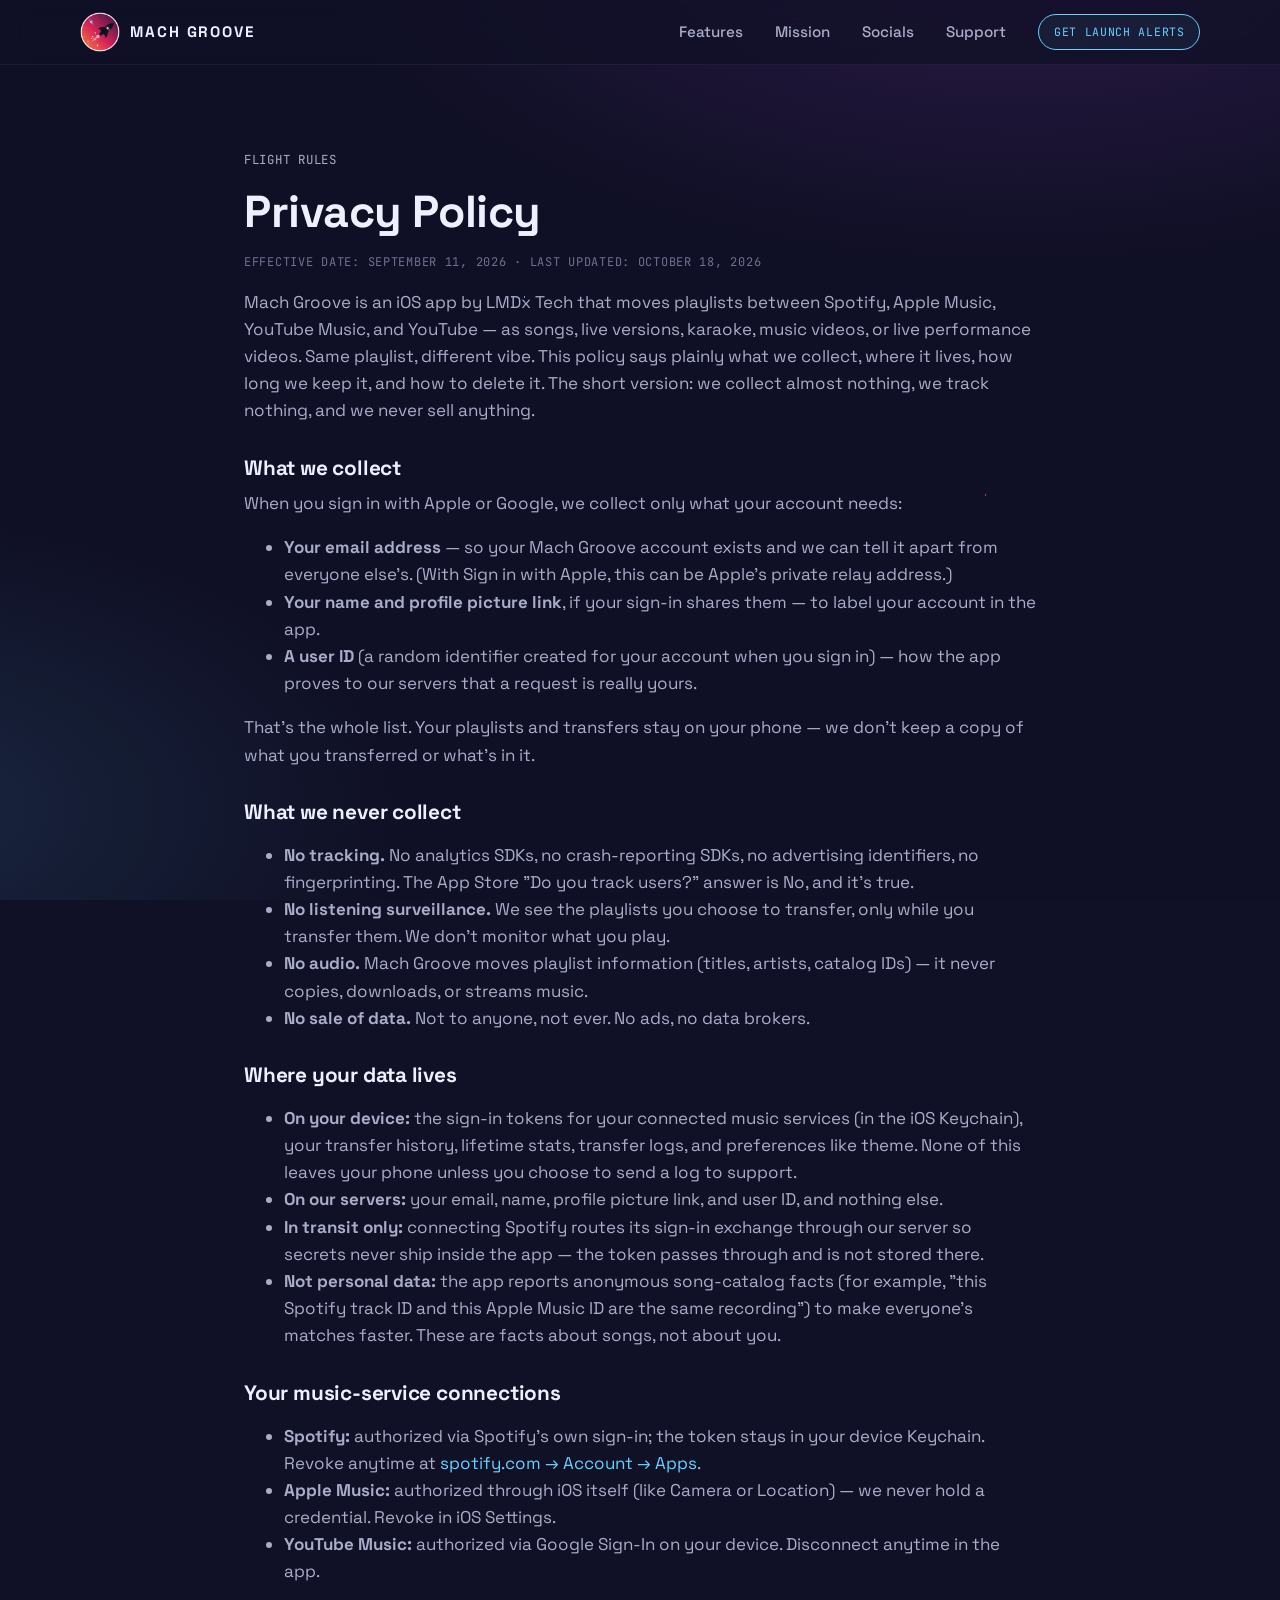
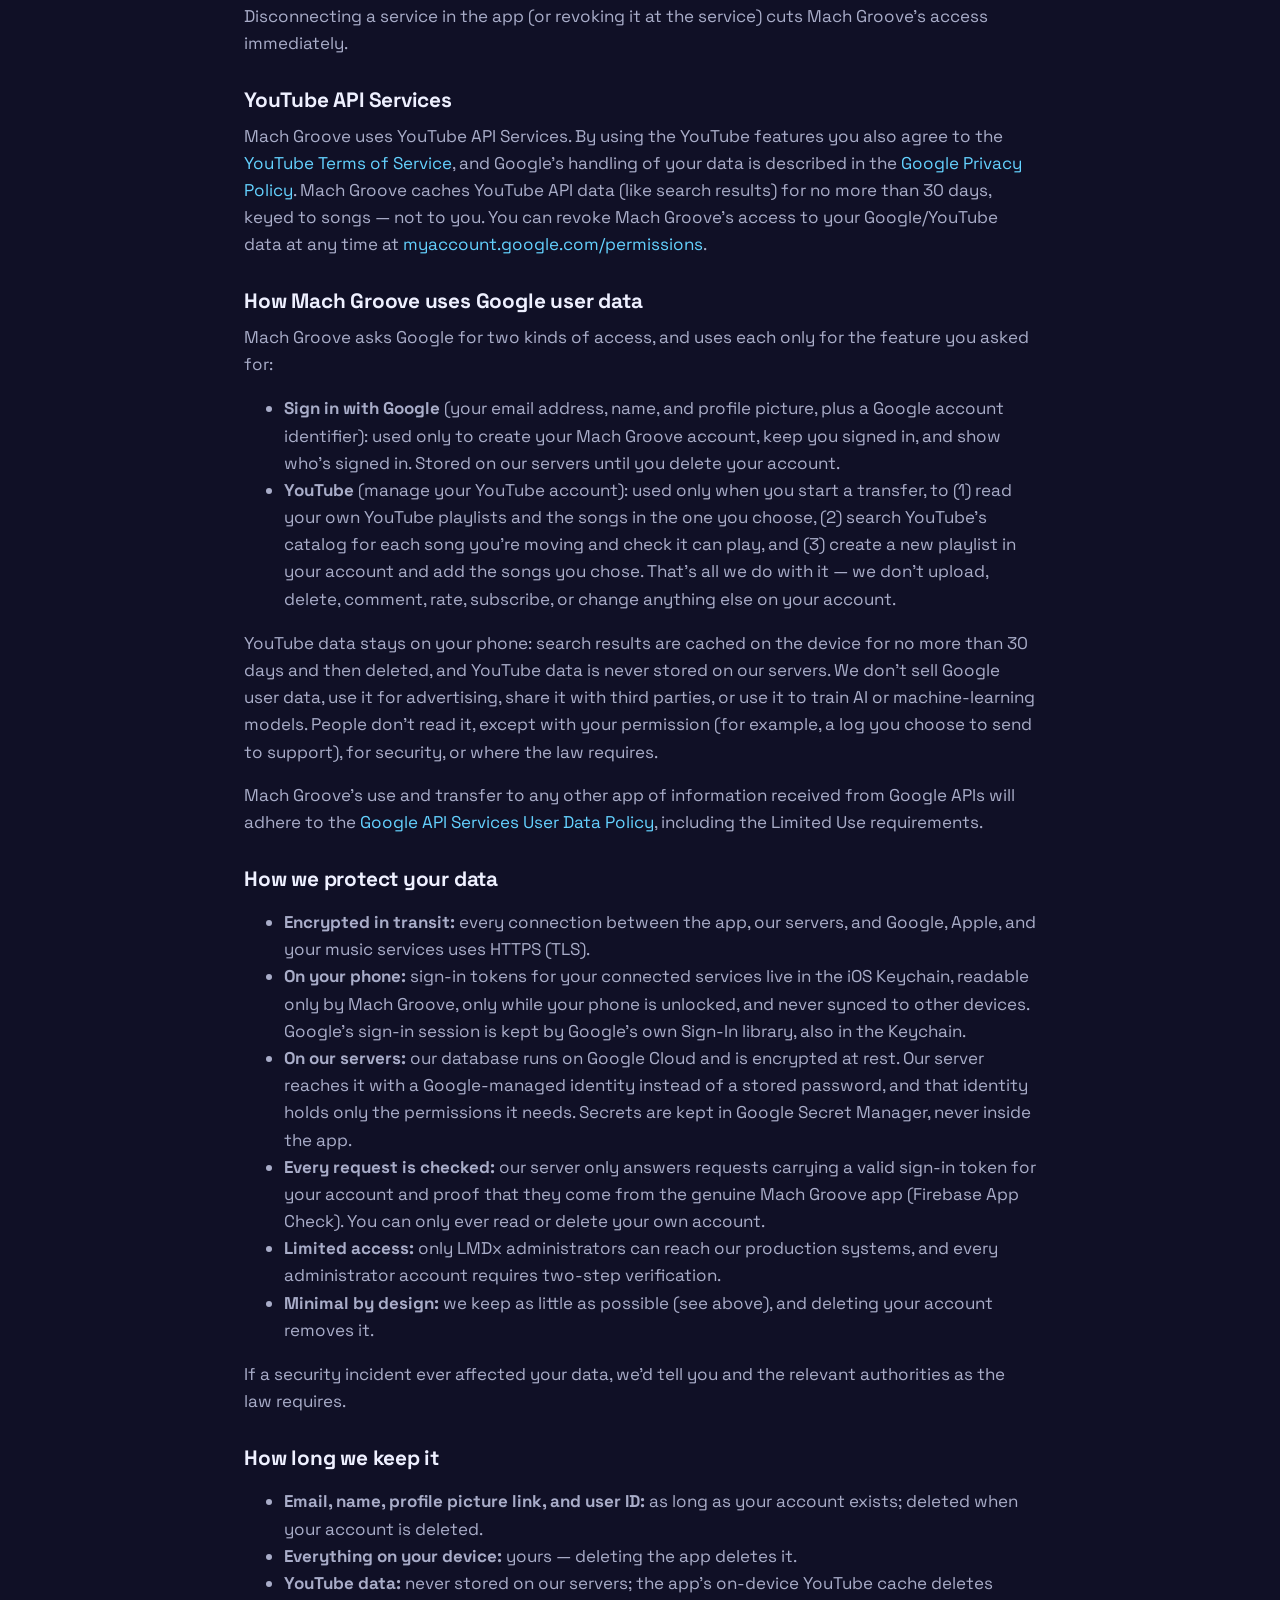
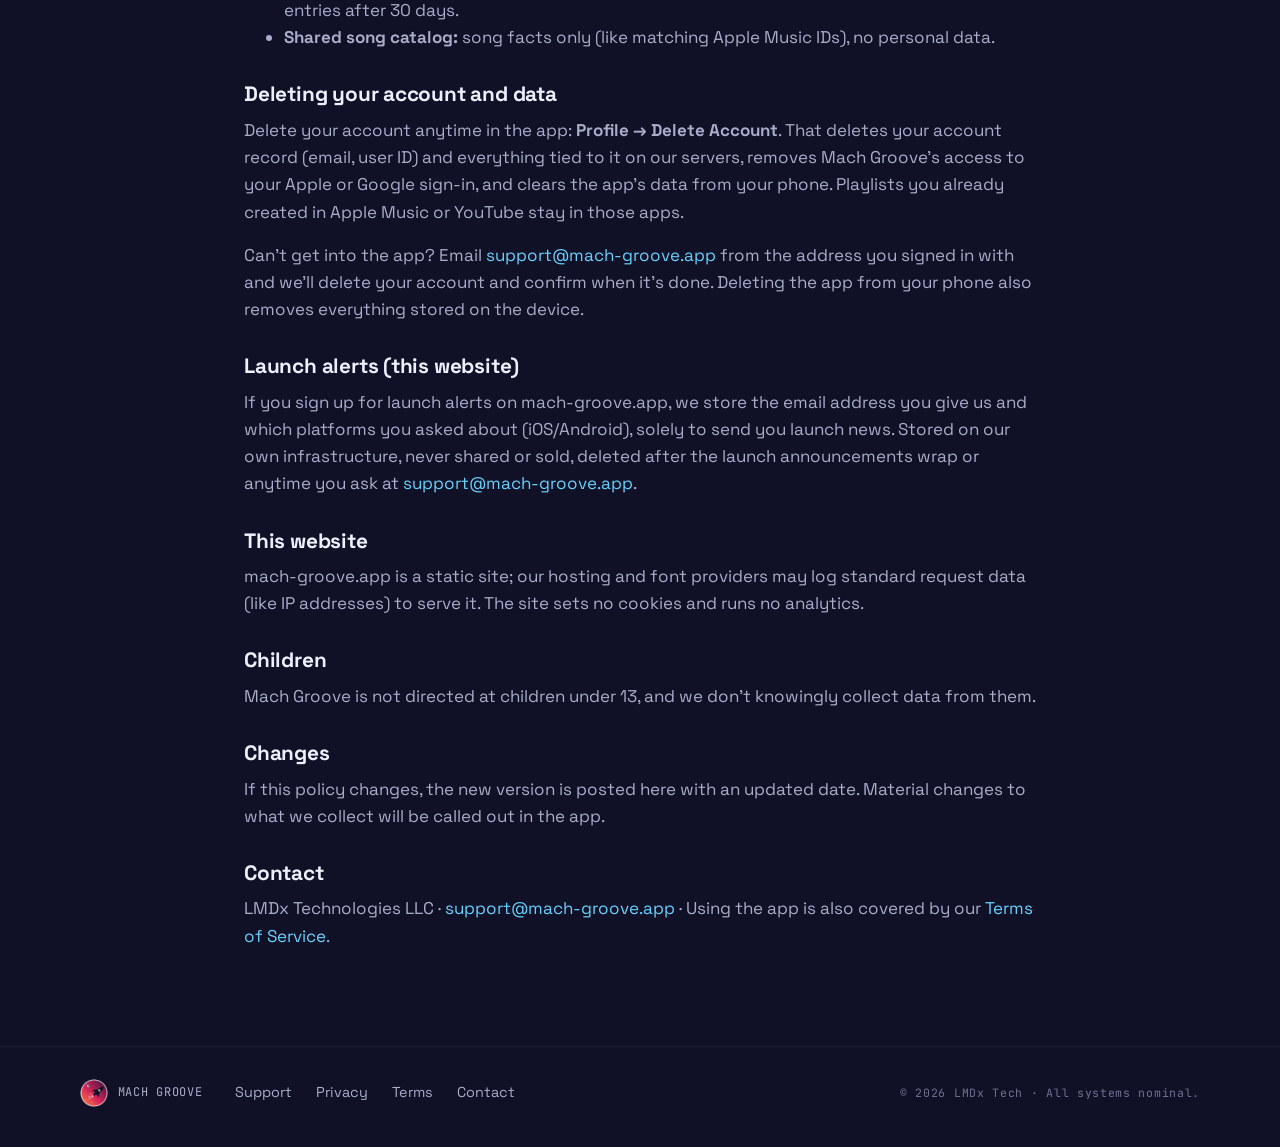
==== privacy/index.html @ 1cad5d55 "IV-0051: small website tweaks - the new flat logo everywhere (header, footer, hero with wordmark, fa" ====
<!DOCTYPE html>
<html lang="en">
<head>
  <meta charset="utf-8">
  <meta name="viewport" content="width=device-width, initial-scale=1">
  <title>Privacy Policy — Mach Groove</title>
  <link rel="canonical" href="https://mach-groove.app/privacy/">
  <meta name="description" content="Privacy policy for the Mach Groove iOS app.">
  <meta name="theme-color" content="#101026">
  <meta name="color-scheme" content="dark">

  <meta property="og:type" content="website">
  <meta property="og:site_name" content="Mach Groove">
  <meta property="og:title" content="Privacy Policy — Mach Groove">
  <meta property="og:description" content="What we collect, where it lives, and how to delete it — plainly.">
  <meta property="og:url" content="https://mach-groove.app/privacy/">
  <meta property="og:image" content="https://mach-groove.app/assets/og-card.png?v=sky20261023">
  <meta property="og:image:width" content="1200">
  <meta property="og:image:height" content="630">
  <meta property="og:image:alt" content="Mach Groove — All songs aboard. Coming to iOS, T-minus Holiday 2026.">
  <meta name="twitter:card" content="summary_large_image">
  <meta name="twitter:image" content="https://mach-groove.app/assets/og-card.png?v=sky20261023">

  <link rel="icon" type="image/png" sizes="32x32" href="../assets/favicon-32.png?v=sky20261023">
  <link rel="apple-touch-icon" href="../assets/apple-touch-icon.png?v=sky20261023">

  <link rel="preconnect" href="https://fonts.googleapis.com">
  <link rel="preconnect" href="https://fonts.gstatic.com" crossorigin>
  <link rel="stylesheet" href="https://fonts.googleapis.com/css2?family=Space+Grotesk:wght@400;500;600;700&family=JetBrains+Mono:wght@400;600&display=swap">
  <link rel="stylesheet" href="../css/styles.css?v=20261023g">
</head>
<body>
  <a class="skip-link" href="#main">Skip to content</a>
  <div class="starfield" aria-hidden="true"></div>

  <header class="site-header">
    <div class="container nav">
      <a class="brand" href="../" aria-label="Mach Groove home">
        <img class="brand__mark" src="../assets/logo-circle.png?v=sky20261023" alt="" width="40" height="40">
        <span class="brand__word">MACH GROOVE</span>
      </a>
      <button class="nav__toggle" type="button" aria-expanded="false" aria-controls="nav-menu" aria-label="Open menu">
        <span class="nav__toggle-bar" aria-hidden="true"></span>
        <span class="nav__toggle-bar" aria-hidden="true"></span>
        <span class="nav__toggle-bar" aria-hidden="true"></span>
      </button>
      <nav class="nav__menu" id="nav-menu" aria-label="Primary">
        <ul class="nav__links">
          <li><a href="../#features">Features</a></li>
          <li><a href="../#how">Mission</a></li>
          <li><a href="../#socials">Socials</a></li>
          <li><a href="../support/">Support</a></li>
        </ul>
        <a class="nav__cta mono" href="../#launch-alerts">GET LAUNCH ALERTS</a>
      </nav>
    </div>
  </header>

  <main id="main" class="page">
    <div class="container">
      <p class="eyebrow mono">FLIGHT RULES</p>
      <h1>Privacy Policy</h1>
      <p class="mono" style="font-size:.75rem;color:var(--text-faint)">EFFECTIVE DATE: SEPTEMBER 11, 2026 · LAST UPDATED: OCTOBER 18, 2026</p>

      <p>Mach Groove is an iOS app by LMDx Tech that moves playlists between Spotify, Apple Music, YouTube Music, and YouTube — as songs, live versions, karaoke, music videos, or live performance videos. Same playlist, different vibe. This policy says plainly what we collect, where it lives, how long we keep it, and how to delete it. The short version: we collect almost nothing, we track nothing, and we never sell anything.</p>

      <h2 id="what-we-collect">What we collect</h2>
      <p>When you sign in with Apple or Google, we collect only what your account needs:</p>
      <ul>
        <li><strong>Your email address</strong> — so your Mach Groove account exists and we can tell it apart from everyone else's. (With Sign in with Apple, this can be Apple's private relay address.)</li>
        <li><strong>Your name and profile picture link</strong>, if your sign-in shares them — to label your account in the app.</li>
        <li><strong>A user ID</strong> (a random identifier created for your account when you sign in) — how the app proves to our servers that a request is really yours.</li>
      </ul>
      <p>That's the whole list. Your playlists and transfers stay on your phone — we don't keep a copy of what you transferred or what's in it.</p>

      <h2 id="what-we-never-collect">What we never collect</h2>
      <ul>
        <li><strong>No tracking.</strong> No analytics SDKs, no crash-reporting SDKs, no advertising identifiers, no fingerprinting. The App Store "Do you track users?" answer is No, and it's true.</li>
        <li><strong>No listening surveillance.</strong> We see the playlists you choose to transfer, only while you transfer them. We don't monitor what you play.</li>
        <li><strong>No audio.</strong> Mach Groove moves playlist information (titles, artists, catalog IDs) — it never copies, downloads, or streams music.</li>
        <li><strong>No sale of data.</strong> Not to anyone, not ever. No ads, no data brokers.</li>
      </ul>

      <h2 id="where-your-data-lives">Where your data lives</h2>
      <ul>
        <li><strong>On your device:</strong> the sign-in tokens for your connected music services (in the iOS Keychain), your transfer history, lifetime stats, transfer logs, and preferences like theme. None of this leaves your phone unless you choose to send a log to support.</li>
        <li><strong>On our servers:</strong> your email, name, profile picture link, and user ID, and nothing else.</li>
        <li><strong>In transit only:</strong> connecting Spotify routes its sign-in exchange through our server so secrets never ship inside the app — the token passes through and is not stored there.</li>
        <li><strong>Not personal data:</strong> the app reports anonymous song-catalog facts (for example, "this Spotify track ID and this Apple Music ID are the same recording") to make everyone's matches faster. These are facts about songs, not about you.</li>
      </ul>

      <h2 id="service-connections">Your music-service connections</h2>
      <ul>
        <li><strong>Spotify:</strong> authorized via Spotify's own sign-in; the token stays in your device Keychain. Revoke anytime at <a href="https://www.spotify.com/account/apps/" rel="noopener">spotify.com → Account → Apps</a>.</li>
        <li><strong>Apple Music:</strong> authorized through iOS itself (like Camera or Location) — we never hold a credential. Revoke in iOS Settings.</li>
        <li><strong>YouTube Music:</strong> authorized via Google Sign-In on your device. Disconnect anytime in the app.</li>
      </ul>
      <p>Disconnecting a service in the app (or revoking it at the service) cuts Mach Groove's access immediately.</p>

      <h2 id="youtube-api">YouTube API Services</h2>
      <p>Mach Groove uses YouTube API Services. By using the YouTube features you also agree to the <a href="https://www.youtube.com/t/terms" rel="noopener">YouTube Terms of Service</a>, and Google's handling of your data is described in the <a href="https://policies.google.com/privacy" rel="noopener">Google Privacy Policy</a>. Mach Groove caches YouTube API data (like search results) for no more than 30 days, keyed to songs — not to you. You can revoke Mach Groove's access to your Google/YouTube data at any time at <a href="https://myaccount.google.com/permissions" rel="noopener">myaccount.google.com/permissions</a>.</p>

      <h2 id="google-user-data">How Mach Groove uses Google user data</h2>
      <p>Mach Groove asks Google for two kinds of access, and uses each only for the feature you asked for:</p>
      <ul>
        <li><strong>Sign in with Google</strong> (your email address, name, and profile picture, plus a Google account identifier): used only to create your Mach Groove account, keep you signed in, and show who's signed in. Stored on our servers until you delete your account.</li>
        <li><strong>YouTube</strong> (manage your YouTube account): used only when you start a transfer, to (1) read your own YouTube playlists and the songs in the one you choose, (2) search YouTube's catalog for each song you're moving and check it can play, and (3) create a new playlist in your account and add the songs you chose. That's all we do with it — we don't upload, delete, comment, rate, subscribe, or change anything else on your account.</li>
      </ul>
      <p>YouTube data stays on your phone: search results are cached on the device for no more than 30 days and then deleted, and YouTube data is never stored on our servers. We don't sell Google user data, use it for advertising, share it with third parties, or use it to train AI or machine-learning models. People don't read it, except with your permission (for example, a log you choose to send to support), for security, or where the law requires.</p>
      <p>Mach Groove's use and transfer to any other app of information received from Google APIs will adhere to the <a href="https://developers.google.com/terms/api-services-user-data-policy" rel="noopener">Google API Services User Data Policy</a>, including the Limited Use requirements.</p>

      <h2 id="data-protection">How we protect your data</h2>
      <ul>
        <li><strong>Encrypted in transit:</strong> every connection between the app, our servers, and Google, Apple, and your music services uses HTTPS (TLS).</li>
        <li><strong>On your phone:</strong> sign-in tokens for your connected services live in the iOS Keychain, readable only by Mach Groove, only while your phone is unlocked, and never synced to other devices. Google's sign-in session is kept by Google's own Sign-In library, also in the Keychain.</li>
        <li><strong>On our servers:</strong> our database runs on Google Cloud and is encrypted at rest. Our server reaches it with a Google-managed identity instead of a stored password, and that identity holds only the permissions it needs. Secrets are kept in Google Secret Manager, never inside the app.</li>
        <li><strong>Every request is checked:</strong> our server only answers requests carrying a valid sign-in token for your account and proof that they come from the genuine Mach Groove app (Firebase App Check). You can only ever read or delete your own account.</li>
        <li><strong>Limited access:</strong> only LMDx administrators can reach our production systems, and every administrator account requires two-step verification.</li>
        <li><strong>Minimal by design:</strong> we keep as little as possible (see above), and deleting your account removes it.</li>
      </ul>
      <p>If a security incident ever affected your data, we'd tell you and the relevant authorities as the law requires.</p>

      <h2 id="retention">How long we keep it</h2>
      <ul>
        <li><strong>Email, name, profile picture link, and user ID:</strong> as long as your account exists; deleted when your account is deleted.</li>
        <li><strong>Everything on your device:</strong> yours — deleting the app deletes it.</li>
        <li><strong>YouTube data:</strong> never stored on our servers; the app's on-device YouTube cache deletes entries after 30 days.</li>
        <li><strong>Shared song catalog:</strong> song facts only (like matching Apple Music IDs), no personal data.</li>
      </ul>

      <h2 id="deletion">Deleting your account and data</h2>
      <p>Delete your account anytime in the app: <strong>Profile → Delete Account</strong>. That deletes your account record (email, user ID) and everything tied to it on our servers, removes Mach Groove's access to your Apple or Google sign-in, and clears the app's data from your phone. Playlists you already created in Apple Music or YouTube stay in those apps.</p>
      <p>Can't get into the app? Email <a href="mailto:support@mach-groove.app">support@mach-groove.app</a> from the address you signed in with and we'll delete your account and confirm when it's done. Deleting the app from your phone also removes everything stored on the device.</p>

      <h2 id="launch-alerts">Launch alerts (this website)</h2>
      <p>If you sign up for launch alerts on mach-groove.app, we store the email address you give us and which platforms you asked about (iOS/Android), solely to send you launch news. Stored on our own infrastructure, never shared or sold, deleted after the launch announcements wrap or anytime you ask at <a href="mailto:support@mach-groove.app">support@mach-groove.app</a>.</p>

      <h2 id="website">This website</h2>
      <p>mach-groove.app is a static site; our hosting and font providers may log standard request data (like IP addresses) to serve it. The site sets no cookies and runs no analytics.</p>

      <h2 id="children">Children</h2>
      <p>Mach Groove is not directed at children under 13, and we don't knowingly collect data from them.</p>

      <h2 id="changes">Changes</h2>
      <p>If this policy changes, the new version is posted here with an updated date. Material changes to what we collect will be called out in the app.</p>

      <h2 id="contact">Contact</h2>
      <p>LMDx Technologies LLC · <a href="mailto:support@mach-groove.app">support@mach-groove.app</a> · Using the app is also covered by our <a href="../terms/">Terms of Service</a>.</p>
    </div>
  </main>

  <footer class="site-footer">
    <div class="container footer">
      <div class="footer__brand">
        <img src="../assets/logo-circle.png?v=sky20261023" alt="" width="28" height="28">
        <span class="mono">MACH GROOVE</span>
      </div>
      <ul class="footer__links">
        <li><a href="../support/">Support</a></li>
        <li><a href="./" aria-current="page">Privacy</a></li>
        <li><a href="../terms/">Terms</a></li>
        <li><a href="mailto:hello@mach-groove.app">Contact</a></li>
      </ul>
      <p class="footer__copy mono">© 2026 LMDx Tech · All systems nominal.</p>
    </div>
  </footer>
  <script src="../js/main.js?v=20261023j" defer></script>
</body>
</html>
---- css/styles.css ----
/* ==========================================================================
   Mach Groove — mach-groove.app
   Brand tokens mirror the iOS app (Colors+Ext.swift / AppTheme.deepSpace).
   ========================================================================== */

:root {
  /* Brand */
  --deep-space:   #101026;
  --deep-space-2: #161636;
  --panel:        rgba(255, 255, 255, 0.04);
  --panel-border: rgba(100, 210, 255, 0.18);

  --mach-blue:    rgb(100, 210, 255);
  --mach-blue-a:  rgba(100, 210, 255, 0.35);
  --mach-pink:    rgb(255, 45, 255);
  --mach-purple:  rgb(175, 82, 222);
  --mach-green:   rgb(0, 255, 120);
  --mach-flame:   rgb(254, 134, 56);
  --mach-amber:   rgb(255, 196, 61);
  --mach-red:     rgb(255, 69, 58);

  /* Text */
  --text:         #eef0ff;
  --text-dim:     #a9adc9;
  --text-faint:   #6e7291;

  /* Type */
  --font-sans: "Space Grotesk", ui-sans-serif, system-ui, -apple-system, "Segoe UI", sans-serif;
  --font-mono: "JetBrains Mono", ui-monospace, "SF Mono", Menlo, Consolas, monospace;

  /* Layout */
  --container: 1120px;
  --gutter: clamp(1rem, 4vw, 2rem);
  --radius: 14px;
}

/* --------------------------------------------------------------------------
   Reset / base
   -------------------------------------------------------------------------- */
*, *::before, *::after { box-sizing: border-box; }

html {
  scroll-behavior: smooth;
  -webkit-text-size-adjust: 100%;
}

body {
  margin: 0;
  background: var(--deep-space);
  color: var(--text);
  font-family: var(--font-sans);
  font-size: 1.0625rem;
  line-height: 1.6;
  -webkit-font-smoothing: antialiased;
  overflow-x: hidden;
}

img { max-width: 100%; height: auto; display: block; }
a { color: var(--mach-blue); text-decoration: none; }
a:hover { text-decoration: underline; }
p { margin: 0 0 1rem; }
h1, h2, h3 { margin: 0; line-height: 1.15; letter-spacing: -0.01em; }

.mono { font-family: var(--font-mono); letter-spacing: 0.06em; }

.container {
  width: min(100% - 2 * var(--gutter), var(--container));
  margin-inline: auto;
}

.skip-link {
  position: absolute; left: -999px; top: 0;
  background: var(--mach-blue); color: var(--deep-space);
  padding: .5rem 1rem; z-index: 100; font-weight: 600;
}
.skip-link:focus { left: 1rem; top: 1rem; }

:focus-visible {
  outline: 2px solid var(--mach-blue);
  outline-offset: 3px;
  border-radius: 4px;
}

/* --------------------------------------------------------------------------
   Starfield background
   -------------------------------------------------------------------------- */
.starfield {
  position: fixed; inset: 0; z-index: -1;
  background:
    radial-gradient(1px 1px at 12% 18%, #fff 50%, transparent 51%),
    radial-gradient(1px 1px at 28% 72%, #fff 50%, transparent 51%),
    radial-gradient(1.5px 1.5px at 41% 33%, rgba(100,210,255,.9) 50%, transparent 51%),
    radial-gradient(1px 1px at 55% 88%, #fff 50%, transparent 51%),
    radial-gradient(1px 1px at 63% 12%, #fff 50%, transparent 51%),
    radial-gradient(1.5px 1.5px at 77% 55%, rgba(255,45,255,.8) 50%, transparent 51%),
    radial-gradient(1px 1px at 84% 27%, #fff 50%, transparent 51%),
    radial-gradient(1px 1px at 92% 78%, #fff 50%, transparent 51%),
    radial-gradient(1px 1px at 8% 90%, #fff 50%, transparent 51%),
    radial-gradient(1px 1px at 48% 58%, #fff 50%, transparent 51%),
    radial-gradient(1200px 600px at 80% -10%, rgba(175, 82, 222, 0.22), transparent 60%),
    radial-gradient(900px 500px at -10% 90%, rgba(100, 210, 255, 0.14), transparent 60%),
    var(--deep-space);
  background-size:
    100% 100%, 100% 100%, 100% 100%, 100% 100%, 100% 100%,
    100% 100%, 100% 100%, 100% 100%, 100% 100%, 100% 100%,
    100% 100%, 100% 100%, 100% 100%;
  opacity: .9;
}

/* --------------------------------------------------------------------------
   Header / nav
   -------------------------------------------------------------------------- */
.site-header {
  position: sticky; top: 0; z-index: 50;
  backdrop-filter: blur(12px);
  -webkit-backdrop-filter: blur(12px);
  background: rgba(16, 16, 38, 0.72);
  border-bottom: 1px solid rgba(255,255,255,.06);
}

.nav {
  display: flex; align-items: center; justify-content: space-between;
  min-height: 64px;
}

.brand { display: inline-flex; align-items: center; gap: .65rem; color: var(--text); }
.brand:hover { text-decoration: none; }
.brand:hover .brand__word { color: var(--mach-blue); }
.brand__mark { width: 40px; height: 40px; border-radius: 50%; }
/* Dom (2026-09-06): one colour — the two-tone read like a gradient. Blue on hover only. */
.brand__word { font-weight: 700; letter-spacing: .12em; font-size: .95rem; transition: color .2s; }

.nav__menu { display: flex; align-items: center; gap: clamp(1rem, 3vw, 2rem); }

.nav__links {
  list-style: none; margin: 0; padding: 0;
  display: flex; gap: clamp(1rem, 3vw, 2rem);
}
.nav__links a {
  position: relative;
  color: var(--text-dim); font-weight: 500; font-size: .95rem;
  padding: .4rem 0;
  transition: color .2s;
}
.nav__links a:hover { color: var(--text); text-decoration: none; }
/* Active-section highlight (set by js/main.js) and current-page marker. */
.nav__links a.is-active,
.nav__links a[aria-current="page"] { color: var(--mach-blue); }
.nav__links a::after {
  content: ""; position: absolute; left: 0; right: 0; bottom: 0;
  height: 2px; border-radius: 2px;
  background: var(--mach-blue);
  transform: scaleX(0); transform-origin: left;
  transition: transform .25s ease;
}
.nav__links a.is-active::after,
.nav__links a[aria-current="page"]::after { transform: scaleX(1); }

.nav__cta {
  font-size: .72rem;
  padding: .5rem .9rem;
  border-radius: 999px;
  border: 1px solid var(--mach-blue);
  color: var(--mach-blue);
  background: rgba(100,210,255,.06);
  transition: background .2s, color .2s, box-shadow .2s;
  white-space: nowrap;
}
.nav__cta:hover {
  text-decoration: none;
  background: var(--mach-blue); color: var(--deep-space);
  box-shadow: 0 0 20px var(--mach-blue-a);
}

/* Hamburger — hidden on desktop */
.nav__toggle {
  display: none;
  width: 44px; height: 44px;
  padding: 10px;
  background: none; border: 0; cursor: pointer;
  flex-direction: column; justify-content: center; gap: 5px;
  border-radius: 8px;
}
.nav__toggle-bar {
  display: block; height: 2px; width: 100%;
  background: var(--text);
  border-radius: 2px;
  transition: transform .25s, opacity .25s;
}
.nav__toggle[aria-expanded="true"] .nav__toggle-bar:nth-child(1) { transform: translateY(7px) rotate(45deg); }
.nav__toggle[aria-expanded="true"] .nav__toggle-bar:nth-child(2) { opacity: 0; }
.nav__toggle[aria-expanded="true"] .nav__toggle-bar:nth-child(3) { transform: translateY(-7px) rotate(-45deg); }

.sr-only {
  position: absolute; width: 1px; height: 1px; padding: 0; margin: -1px;
  overflow: hidden; clip: rect(0 0 0 0); white-space: nowrap; border: 0;
}

/* --------------------------------------------------------------------------
   Shared bits
   -------------------------------------------------------------------------- */
.eyebrow {
  display: inline-flex; align-items: center; gap: .55rem;
  color: var(--mach-blue);
  font-size: .78rem;
  text-transform: uppercase;
  margin: 0 0 1rem;
}

.status-dot {
  width: 8px; height: 8px; border-radius: 50%;
  background: var(--mach-green);
  box-shadow: 0 0 0 0 rgba(0,255,120,.6);
  animation: ping 2s ease-out infinite;
}
@keyframes ping {
  0%   { box-shadow: 0 0 0 0 rgba(0,255,120,.6); }
  100% { box-shadow: 0 0 0 10px rgba(0,255,120,0); }
}

.section-title {
  font-size: clamp(1.6rem, 3.4vw, 2.3rem);
  font-weight: 700;
  max-width: 36ch;   /* wide enough that a two-beat line doesn't orphan its last word */
  text-wrap: balance;
  margin-bottom: 2.5rem;
}

/* --------------------------------------------------------------------------
   Hero
   -------------------------------------------------------------------------- */
.hero { padding: clamp(3rem, 8vw, 6.5rem) 0 clamp(3rem, 7vw, 5rem); }

.hero__grid {
  display: grid;
  grid-template-columns: 1.05fr 1fr;
  gap: clamp(2rem, 5vw, 4rem);
  align-items: center;
}

.hero__title {
  font-size: clamp(2.4rem, 5.6vw, 4rem);
  font-weight: 700;
  letter-spacing: -0.025em;
  text-wrap: balance;
}

.hero__lede {
  font-size: clamp(1.05rem, 1.6vw, 1.25rem);
  color: var(--text-dim);
  max-width: 46ch;
  margin: 1.25rem 0 2rem;
}

.hero__cta { display: flex; flex-direction: column; gap: .6rem; align-items: flex-start; margin-bottom: 2rem; }
.hero__eta { color: var(--text-faint); font-size: .75rem; margin: 0; }

/* Coming-soon chip — text only, no Apple mark (see index.html note). Swap for
   Apple's official badge at launch. */
.badge-soon {
  display: inline-flex; align-items: center; gap: .8rem;
  padding: .6rem 1.15rem .6rem 1rem;
  border-radius: 12px;
  background: rgba(255,255,255,.04);
  border: 1px solid var(--panel-border);
  color: var(--text);
  box-shadow: 0 0 24px -8px var(--mach-blue-a);
}
.badge-soon__dot {
  width: 9px; height: 9px; border-radius: 50%;
  background: var(--mach-blue);
  box-shadow: 0 0 0 0 var(--mach-blue-a);
  animation: ping 2s ease-out infinite;
}
.badge-soon__text { display: flex; flex-direction: column; line-height: 1.15; }
.badge-soon__small { font-size: .62rem; color: var(--mach-blue); }
.badge-soon__big { font-size: 1.2rem; font-weight: 600; letter-spacing: -0.01em; }

.service-strip {
  list-style: none; margin: 0; padding: 0;
  display: flex; flex-wrap: wrap; gap: .6rem;
}
.service {
  display: inline-flex; align-items: center; gap: .5rem;
  padding: .35rem .85rem;
  border-radius: 999px;
  border: 1px solid rgba(255,255,255,.1);
  background: var(--panel);
  font-size: .85rem; font-weight: 500;
  color: var(--text-dim);
}
/* Official service marks, unmodified, on a glow in each service's brand colour. */
.service__logo { width: 22px; height: 22px; object-fit: contain; }   /* Spotify min 21px */
.service__logo--yt { width: 24px; height: 24px; }                      /* YouTube min 24px digital */
.service--spotify .service__logo { filter: drop-shadow(0 0 6px rgba(0, 255, 120, .55)); }
.service--apple   .service__logo { filter: drop-shadow(0 0 6px rgba(255, 45, 255, .55)); }
.service--youtube .service__logo { filter: drop-shadow(0 0 6px rgba(255, 69, 58, .6)); }

/* Hero visual --------------------------------------------------------------- */
.hero__visual { position: relative; }

.hero__logo {
  position: absolute;
  width: clamp(110px, 12vw, 150px);
  right: -2.5rem; top: -2.75rem;
  z-index: 2;
  filter: drop-shadow(0 12px 30px rgba(0,0,0,.6));
  animation: float 6s ease-in-out infinite;
  pointer-events: none;
}
@keyframes float {
  0%, 100% { transform: translateY(0) rotate(-2deg); }
  50%      { transform: translateY(-10px) rotate(2deg); }
}

/* Terminal ------------------------------------------------------------------ */
.terminal {
  position: relative;
  border-radius: var(--radius);
  background: linear-gradient(180deg, rgba(22,22,54,.95), rgba(12,12,30,.98));
  border: 1px solid var(--panel-border);
  box-shadow:
    0 0 0 1px rgba(0,0,0,.4),
    0 30px 60px -20px rgba(0,0,0,.7),
    0 0 60px -10px var(--mach-blue-a);
  overflow: hidden;
}

.terminal__bar {
  display: flex; align-items: center; gap: .45rem;
  padding: .7rem .9rem;
  border-bottom: 1px solid rgba(255,255,255,.06);
  background: rgba(255,255,255,.03);
}
.terminal__light { width: 10px; height: 10px; border-radius: 50%; }
.terminal__light--red   { background: #ff5f57; }
.terminal__light--amber { background: #febc2e; }
.terminal__light--green { background: #28c840; }
.terminal__title { margin-left: .5rem; font-size: .68rem; color: var(--text-faint); }

.terminal__log {
  margin: 0;
  padding: 1rem 1.1rem 1.25rem;
  /* B-0039: FIXED height, not min-height — the box never grows as lines type
     in or shrinks when the loop restarts, so the hero stops bobbing. Sized
     for ~11 rendered rows: 9 kept lines plus two that wrap on desktop. New
     lines push old ones up like a real terminal. */
  height: 17.5em;
  overflow: hidden;
  display: flex;
  flex-direction: column;
  justify-content: flex-end;
  font-size: .8rem;
  line-height: 1.75;
  white-space: pre-wrap;
  word-break: break-word;
  color: var(--text-dim);
  letter-spacing: .02em;
}
.terminal__log .log-line { flex: none; }
.log-line { display: block; }
.log-line--info    { color: var(--mach-blue); }
.log-line--success { color: var(--mach-green); }
.log-line--warning { color: var(--mach-amber); }
.log-line--pilot   { color: var(--mach-pink); }
.log-line--dim     { color: var(--text-faint); }

.cursor {
  display: inline-block;
  width: .6em; height: 1.05em;
  background: var(--mach-blue);
  vertical-align: text-bottom;
  margin-left: 2px;
  animation: blink 1s steps(1) infinite;
}
@keyframes blink { 50% { opacity: 0; } }

/* Beam diagram -------------------------------------------------------------- */
.beam {
  display: grid;
  grid-template-columns: auto 1fr auto;
  align-items: center;
  gap: .75rem;
  padding: 1.1rem 6.5rem .4rem 1.1rem; /* right gap clears the floating logo */
}
.beam__node { display: flex; flex-direction: column; align-items: center; gap: .4rem; }
/* Dom (2026-09-05): no rings. IV-0051: no glow either — the official icon alone,
   like the app (B-0067). */
.beam__logo { width: 34px; height: 34px; object-fit: contain; }
.beam__node--origin { color: var(--mach-green); }
.beam__node--dest   { color: var(--mach-pink); }
.beam__label { font-size: .58rem; color: var(--text-dim); }

.beam__track { position: relative; height: 34px; }
/* IV-0051 (Dom's pick "G"): a dim track, a thin filled line behind the rocket,
   and an equalizer exhaust — EQ bars bursting out the back that fade a short
   way behind. js/main.js sizes the fill and bounces the bars each frame. */
.beam__line {
  position: absolute; left: 0; right: 0; top: 50%;
  height: 2px; transform: translateY(-50%);
  background: #2c2c4a;
}
.beam__fill {
  position: absolute; left: 0; top: 50%; width: 0;
  height: 2px; transform: translateY(-50%);
  background: linear-gradient(90deg, var(--mach-green), var(--mach-blue));
  opacity: .6;
}
.beam__eq { position: absolute; inset: 0; pointer-events: none; }
.beam__eq i {
  position: absolute; top: 50%; width: 3px; height: 0;
  border-radius: 2px; transform: translateY(-50%);
}
.beam__rocket {
  position: absolute; top: 50%;
  width: 44px; height: 22px;               /* 184×92 units, 2:1 — the app's 20pt glyph */
  /* IV-0048: the nose rides the mission log's progress (js/main.js), as in the
     app (B-0032) — never ahead of the head, never hanging off the pad at 0%. */
  left: max(0px, calc(var(--beam-progress, 0) * 100% - 44px));
  transform: translateY(-50%);
  transition: left .6s ease-in-out;
}
.beam--reset .beam__rocket { transition: none; }
/* IV-0048: the ear cups are the transfer-state light, set from the mission log
   via .beam[data-state] — gold pulse while scanning and delivering, steady
   orange on a pilot hold, green once verified. Exhaust only while moving. */
.beam__cup { fill: #34345e; }
.beam[data-state="scanning"] .beam__cup,
.beam[data-state="delivering"] .beam__cup { animation: cup-pulse 1.2s ease-in-out infinite; }
.beam[data-state="holding"]  .beam__cup { fill: var(--mach-flame); }
.beam[data-state="verified"] .beam__cup { fill: var(--mach-green); }
.beam[data-state="holding"] .beam__exhaust,
.beam[data-state="verified"] .beam__exhaust { opacity: 0; }
@keyframes cup-pulse { 0%, 100% { fill: #34345e; } 50% { fill: #ffd27a; } }
/* Exhaust: orange equalizer bars, each bouncing on its own beat. */
.beam__exhaust rect { transform-box: fill-box; transform-origin: center; animation: eq-bounce .5s ease-in-out infinite alternate; }
.beam__exhaust rect:nth-child(2) { animation-duration: .42s; animation-delay: -.1s; }
.beam__exhaust rect:nth-child(3) { animation-duration: .58s; animation-delay: -.25s; }
.beam__exhaust rect:nth-child(4) { animation-duration: .37s; animation-delay: -.05s; }
.beam__exhaust rect:nth-child(5) { animation-duration: .64s; animation-delay: -.3s; }
@keyframes eq-bounce { from { transform: scaleY(1); } to { transform: scaleY(.65); } }

/* --------------------------------------------------------------------------
   Features
   -------------------------------------------------------------------------- */
.features { padding: clamp(3rem, 7vw, 5.5rem) 0; }

/* Same-service format flip (#flip) — lede sits between title and cards. */
.flip__lede {
  color: var(--text-dim);
  max-width: 46ch;
  margin: 0 0 2rem;
}

.feature-grid {
  display: grid;
  grid-template-columns: repeat(auto-fit, minmax(240px, 1fr));
  gap: 1.25rem;
}

/* B-0061: the format row carries all five modes — narrower cells so the
   five sit on one line on desktop instead of four plus an orphan. */
.feature-grid--five {
  grid-template-columns: repeat(auto-fit, minmax(190px, 1fr));
}

.card {
  padding: 1.6rem 1.5rem;
  border-radius: var(--radius);
  background: var(--panel);
  border: 1px solid rgba(255,255,255,.07);
  transition: border-color .25s, transform .25s, box-shadow .25s;
}
.card:hover {
  border-color: var(--panel-border);
  transform: translateY(-3px);
  box-shadow: 0 20px 40px -20px rgba(0,0,0,.7), 0 0 30px -12px var(--mach-blue-a);
}
.card__icon { font-size: 1.6rem; margin-bottom: .9rem; }
.card__title { font-size: 1.15rem; font-weight: 600; margin-bottom: .5rem; }
/* B-0061: the mode's name as the app's picker spells it, above the card's
   headline — "Studio cut" is what SONGS mode does, SONGS is what it's called. */
.card .card__mode { color: var(--mach-blue); font-size: .7rem; letter-spacing: .14em; margin: 0 0 .35rem; }
.card p { color: var(--text-dim); font-size: .97rem; margin: 0; }
.card p + p { margin-top: 1.55rem; }   /* one full line of air between beats */

/* --------------------------------------------------------------------------
   How it works
   -------------------------------------------------------------------------- */
.how {
  padding: clamp(3rem, 7vw, 5.5rem) 0;
  border-top: 1px solid rgba(255,255,255,.06);
}

.steps {
  list-style: none; margin: 0; padding: 0;
  display: grid;
  grid-template-columns: repeat(auto-fit, minmax(240px, 1fr));
  gap: 2rem;
  counter-reset: step;
}
.step { position: relative; padding-top: .5rem; }
.step__num {
  display: block;
  color: var(--mach-blue);
  font-size: .8rem;
  margin-bottom: .75rem;
}
.step__num::after {
  content: "";
  display: block;
  height: 1px; margin-top: .75rem;
  background: linear-gradient(90deg, var(--mach-blue), transparent);
}
.step__title { font-size: 1.15rem; font-weight: 600; margin-bottom: .5rem; }
.step p { color: var(--text-dim); font-size: .97rem; margin: 0; }

/* --------------------------------------------------------------------------
   Socials + launch alerts
   -------------------------------------------------------------------------- */
.socials {
  padding: clamp(3rem, 7vw, 5.5rem) 0;
  border-top: 1px solid rgba(255,255,255,.06);
}
.socials__grid {
  display: grid;
  grid-template-columns: 1fr 1fr;
  gap: clamp(2rem, 5vw, 4rem);
  align-items: start;
}
.socials .section-title { margin-bottom: 1.5rem; }

.social-list { list-style: none; margin: 0; padding: 0; display: flex; flex-wrap: wrap; gap: .6rem; }
.social {
  display: inline-flex; align-items: center; gap: .55rem;
  padding: .5rem .9rem;
  border-radius: 999px;
  border: 1px solid rgba(255,255,255,.1);
  background: var(--panel);
  color: var(--text);
  font-size: .8rem;
  transition: border-color .2s, box-shadow .2s, transform .2s;
}
.social .mono { font-size: .7rem; letter-spacing: .1em; }
.social__handle { color: var(--text-faint); font-size: .8rem; }
/* Brand glyphs (assets/social/*.svg, Simple Icons) drawn as masks.
   All white, no effects — monochrome is the one treatment every
   platform's brand guidelines allow. */
.social__icon {
  width: 15px; height: 15px; flex: none;
  background: var(--text);
  -webkit-mask: var(--social-glyph) center / contain no-repeat;
  mask: var(--social-glyph) center / contain no-repeat;
}
.social:hover { text-decoration: none; border-color: var(--panel-border); box-shadow: 0 0 18px -6px var(--mach-blue-a); transform: translateY(-1px); }
/* Not wired yet: dim it and kill the hand cursor so nobody thinks it's broken. */
.social[aria-disabled="true"] { opacity: .55; cursor: default; }
.social[aria-disabled="true"]:hover { transform: none; box-shadow: none; border-color: rgba(255,255,255,.1); }
.social[data-platform="instagram"] .social__icon { --social-glyph: url("../assets/social/instagram.svg"); }
.social[data-platform="threads"]   .social__icon { --social-glyph: url("../assets/social/threads.svg"); }
.social[data-platform="x"]         .social__icon { --social-glyph: url("../assets/social/x.svg"); }
.social[data-platform="tiktok"]    .social__icon { --social-glyph: url("../assets/social/tiktok.svg"); }
.social[data-platform="facebook"]  .social__icon { --social-glyph: url("../assets/social/facebook.svg"); }

.alerts {
  position: relative;
  padding: 1.6rem 1.6rem 1.4rem;
  border-radius: var(--radius);
  background: var(--panel);
  border: 1px solid var(--panel-border);
  box-shadow: 0 0 40px -16px var(--mach-blue-a);
}
.alerts .eyebrow { margin-bottom: .6rem; }
.alerts__title { font-size: 1.3rem; font-weight: 600; margin-bottom: .5rem; }
.alerts__lede { color: var(--text-dim); font-size: .95rem; margin-bottom: 1.1rem; }
.alerts__row { display: flex; gap: .6rem; }
.alerts__input {
  flex: 1; min-width: 0;
  padding: .75rem .9rem;
  border-radius: 10px;
  border: 1px solid rgba(255,255,255,.14);
  background: rgba(16,16,38,.7);
  color: var(--text);
  font-size: .85rem;
}
.alerts__input::placeholder { color: var(--text-faint); }
.alerts__input:focus { border-color: var(--mach-blue); outline: none; box-shadow: 0 0 0 3px var(--mach-blue-a); }
.alerts__btn {
  padding: .75rem 1.1rem;
  border-radius: 10px;
  border: 0;
  background: var(--mach-blue);
  color: var(--deep-space);
  font-weight: 700; font-size: .75rem;
  cursor: pointer;
  transition: box-shadow .2s, transform .1s;
}
.alerts__btn:hover { box-shadow: 0 0 22px var(--mach-blue-a); }
.alerts__btn:active { transform: scale(.97); }
.alerts__check {
  display: flex; align-items: center; gap: .6rem;
  margin-top: .9rem;
  font-size: .85rem; color: var(--text-dim);
  cursor: pointer;
}
.alerts__check input { position: absolute; opacity: 0; width: 1px; height: 1px; }
.alerts__checkbox {
  width: 16px; height: 16px; flex: none;
  border-radius: 4px;
  border: 1px solid rgba(255,255,255,.25);
  background: rgba(16,16,38,.7);
  transition: background .15s, border-color .15s, box-shadow .15s;
}
.alerts__check input:checked + .alerts__checkbox {
  background: var(--mach-green); border-color: var(--mach-green);
  box-shadow: 0 0 10px rgba(0,255,120,.5);
}
.alerts__check input:focus-visible + .alerts__checkbox { outline: 2px solid var(--mach-blue); outline-offset: 2px; }
.alerts__hp { position: absolute; left: -9999px; width: 1px; height: 1px; opacity: 0; }
.alerts__status { min-height: 1.2em; margin: .8rem 0 0; font-size: .7rem; color: var(--text-faint); }
.alerts__status.is-ok { color: var(--mach-green); }
.alerts__status.is-err { color: var(--mach-amber); }

/* --------------------------------------------------------------------------
   Footer
   -------------------------------------------------------------------------- */
.site-footer {
  border-top: 1px solid rgba(255,255,255,.06);
  padding: 2rem 0 2.5rem;
  font-size: .9rem;
}
.footer {
  display: flex; flex-wrap: wrap; align-items: center; gap: 1rem 2rem;
}
.footer__brand { display: inline-flex; align-items: center; gap: .6rem; font-size: .75rem; color: var(--text-dim); }
.footer__brand img { border-radius: 50%; }
.footer__links { list-style: none; margin: 0; padding: 0; display: flex; gap: 1.5rem; }
.footer__links a { color: var(--text-dim); }
.footer__links a:hover { color: var(--text); }
.footer__copy { margin-left: auto; margin-bottom: 0; color: var(--text-faint); font-size: .72rem; }
.footer__legal {
  flex-basis: 100%;
  margin: .75rem 0 0;
  color: var(--text-faint);
  font-size: .72rem;
  line-height: 1.5;
  max-width: 78ch;
}

/* --------------------------------------------------------------------------
   Privacy page
   -------------------------------------------------------------------------- */
.page { padding: clamp(3rem, 7vw, 5rem) 0; }
.page .container { max-width: 72ch; }
.page h1 { font-size: clamp(2rem, 4vw, 2.8rem); margin-bottom: 1rem; }
.page h2 { font-size: 1.3rem; margin: 2rem 0 .6rem; }
.page h3 { font-size: 1.02rem; font-weight: 600; margin: 1.4rem 0 .35rem; color: var(--text); }
.page p, .page li { color: var(--text-dim); }
.notice {
  padding: 1rem 1.25rem;
  border-radius: var(--radius);
  border: 1px solid var(--mach-amber);
  background: rgba(255, 196, 61, 0.08);
  color: var(--text);
}

/* --------------------------------------------------------------------------
   Responsive
   -------------------------------------------------------------------------- */
@media (max-width: 860px) {
  .hero__grid { grid-template-columns: 1fr; }
  .socials__grid { grid-template-columns: 1fr; }
  .hero__visual { order: 2; }
  .hero__logo { right: -.75rem; top: -2.25rem; }
  .beam { padding-right: 6.75rem; }
  .footer__copy { margin-left: 0; }
}

@media (max-width: 720px) {
  .nav__toggle { display: flex; }
  .nav__menu {
    position: absolute; left: 0; right: 0; top: 100%;
    flex-direction: column; align-items: stretch; gap: .25rem;
    padding: .75rem var(--gutter) 1rem;
    background: rgba(16,16,38,.96);
    border-bottom: 1px solid rgba(255,255,255,.08);
    display: none;
  }
  .nav__menu.is-open { display: flex; }
  .nav__links { flex-direction: column; gap: 0; }
  .nav__links a { display: block; padding: .7rem 0; font-size: 1.05rem; }
  .nav__links a::after { display: none; }
  .nav__cta { align-self: flex-start; margin-top: .5rem; }
}

@media (max-width: 480px) {
  .brand__word { display: none; }
  .terminal__log { font-size: .72rem; }
  .alerts__row { flex-direction: column; }
}

/* --------------------------------------------------------------------------
   Reduced motion — kill the animations, keep the content
   -------------------------------------------------------------------------- */
@media (prefers-reduced-motion: reduce) {
  html { scroll-behavior: auto; }
  .status-dot, .badge-soon__dot, .hero__logo, .beam__cup, .beam__exhaust rect, .cursor { animation: none; }
  .terminal__log { height: auto; }   /* static full log — never clip it */
  .beam__rocket { transition: none; }
  .beam[data-state] .beam__cup { fill: var(--mach-green); }   /* the static log ends verified */
  .card, .card:hover { transform: none; transition: none; }
}
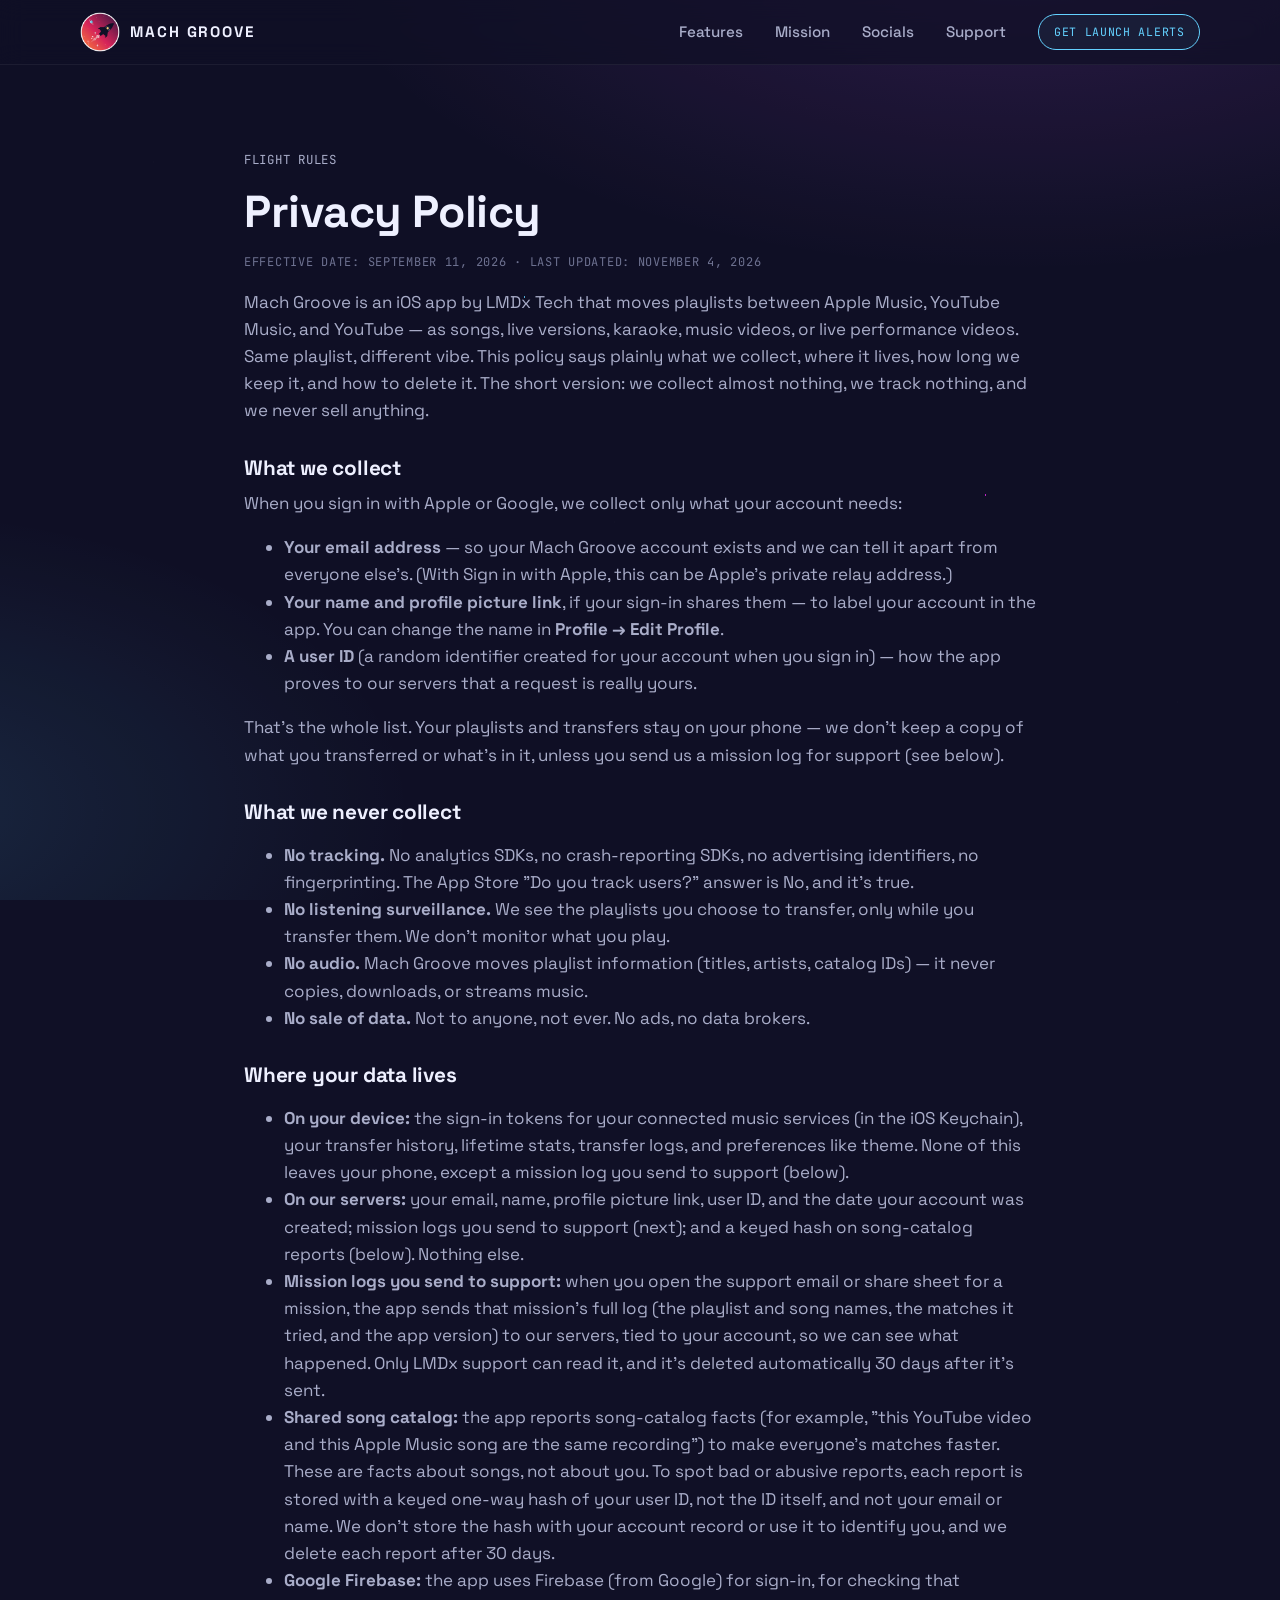
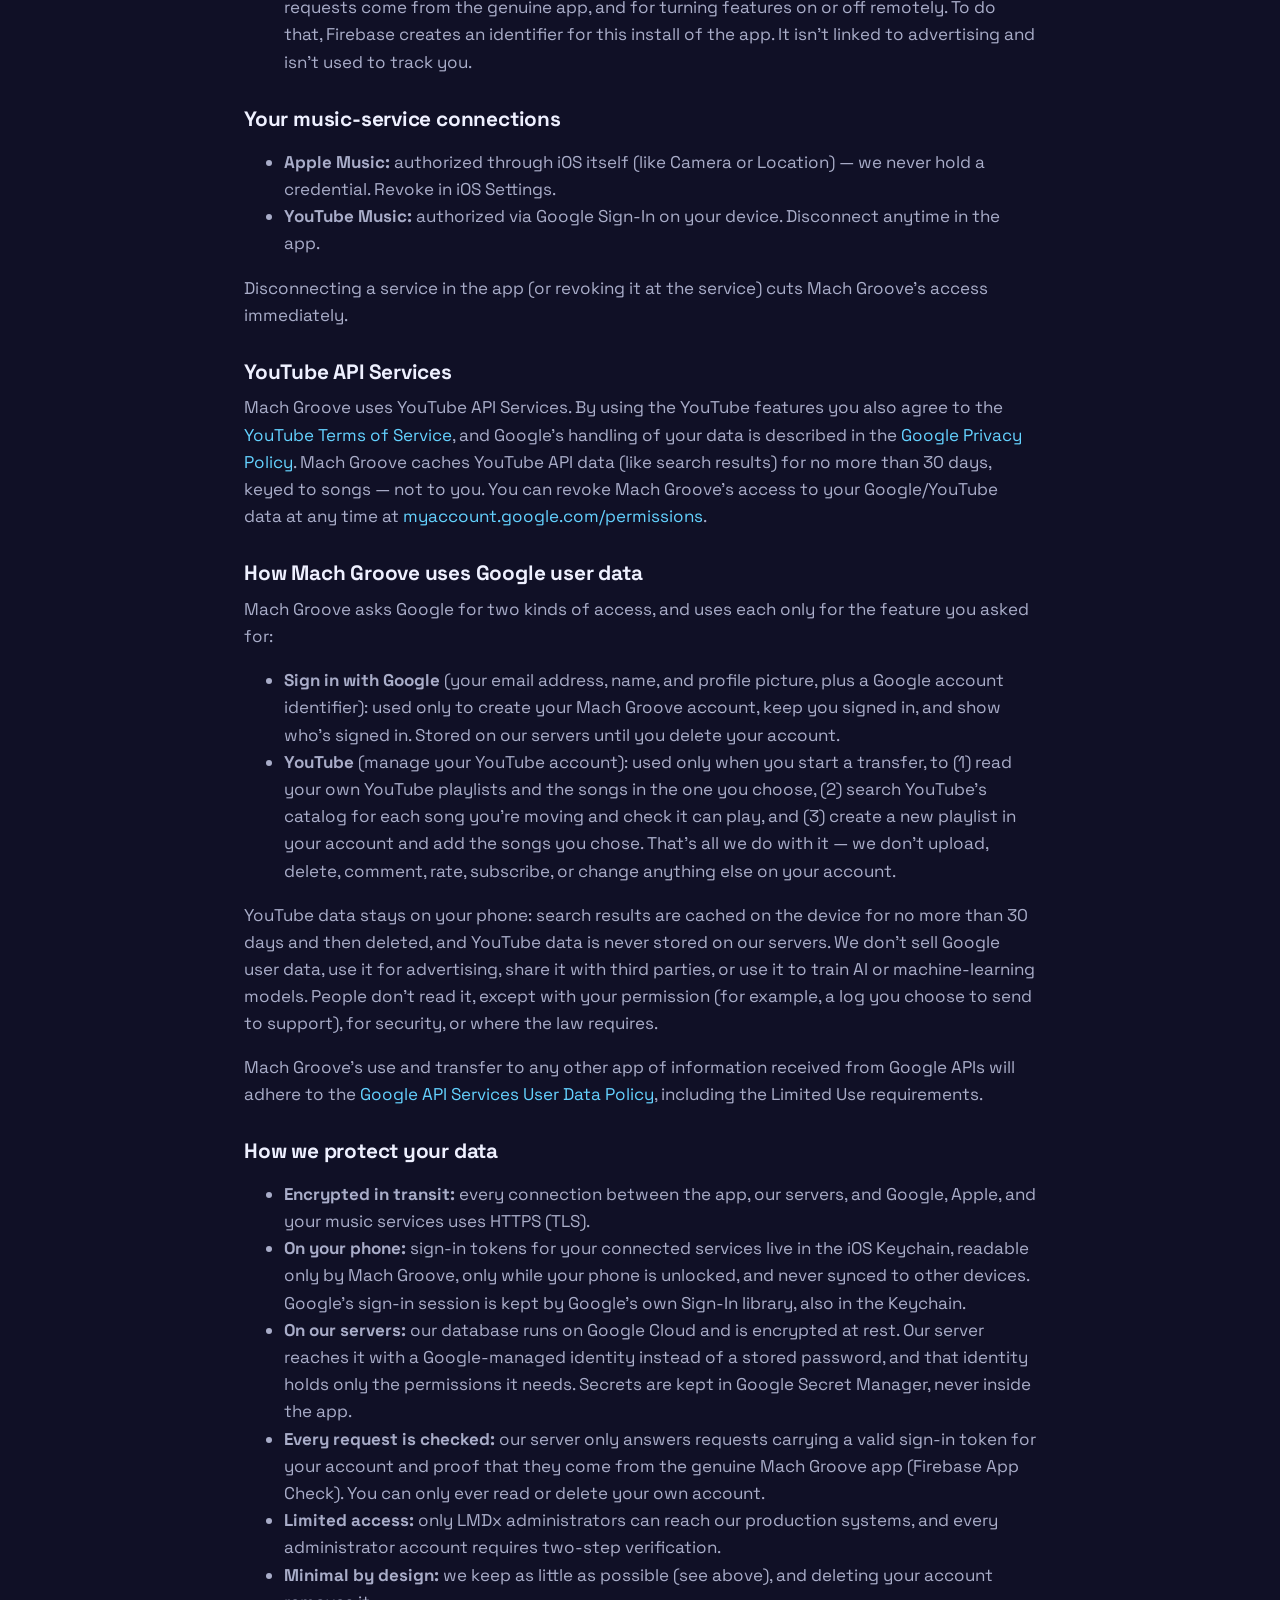
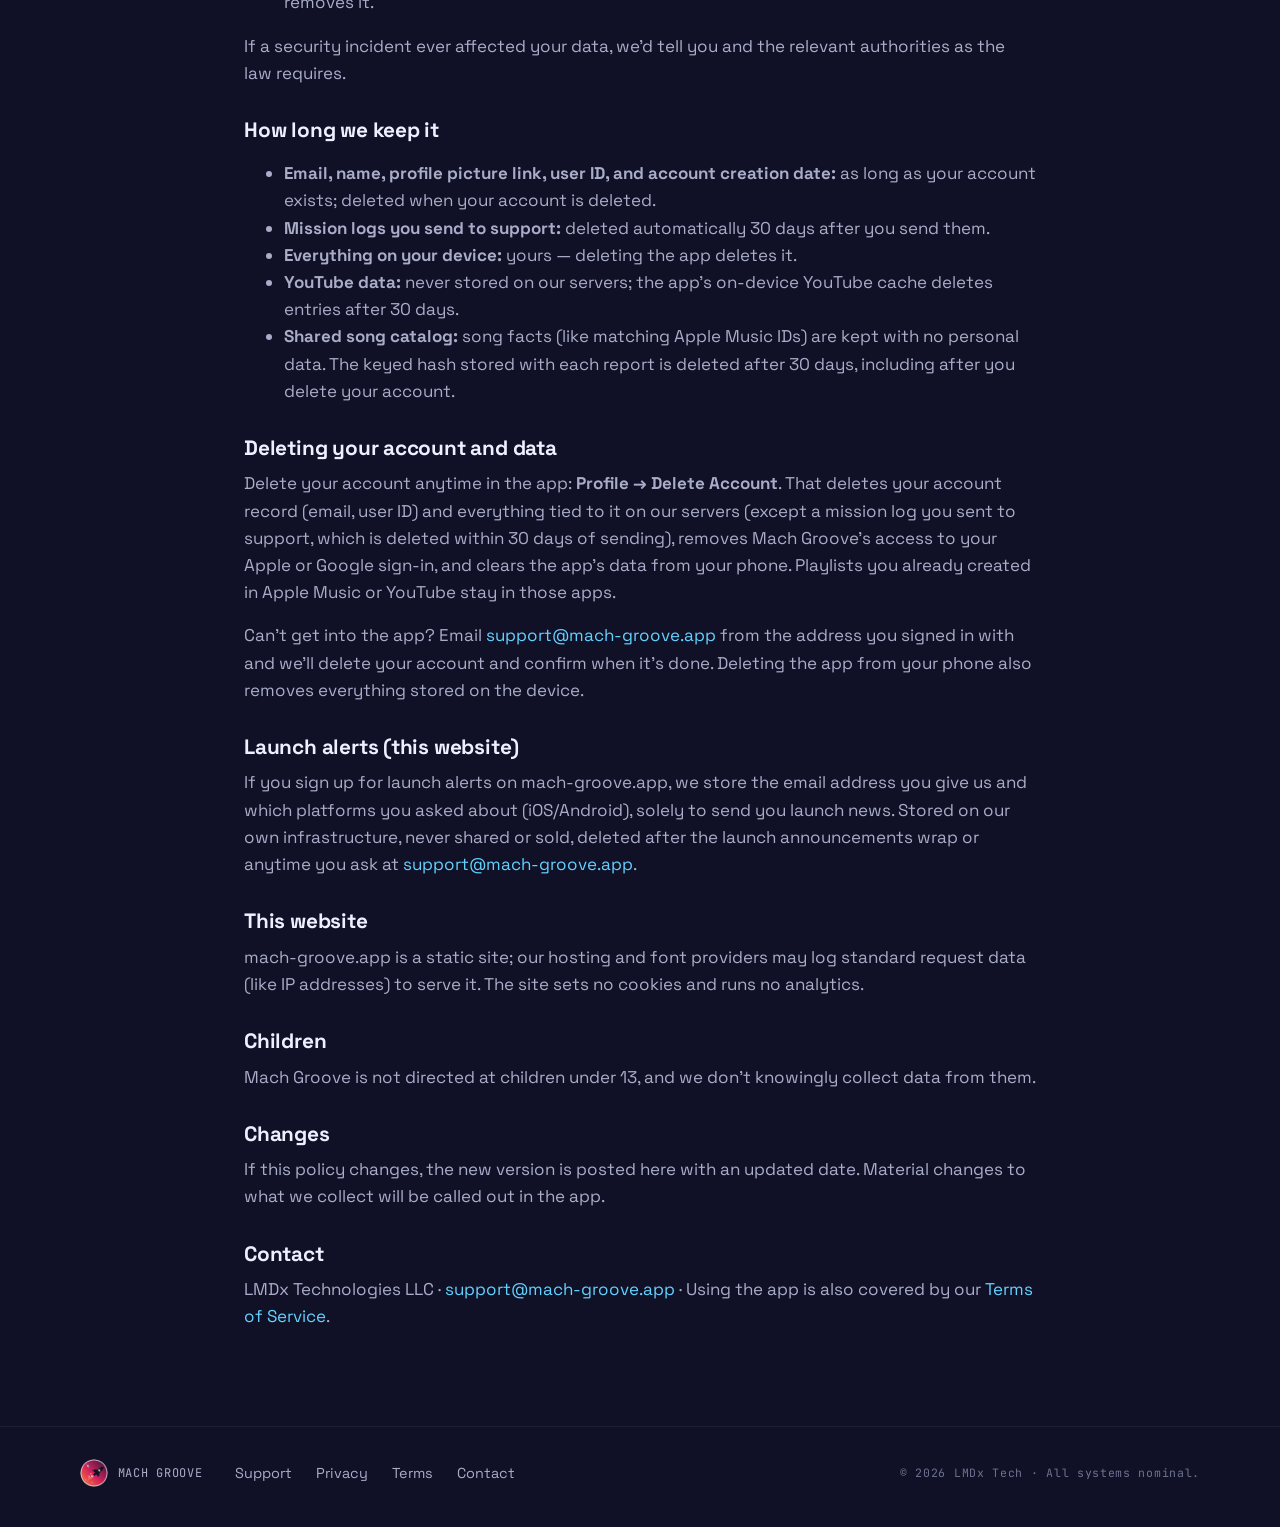
==== commit 666a692e: "IV-0042: site and policy match the MVP 1 lineup - privacy policy drops Spotify (sign-in, token excha" ====
--- a/privacy/index.html
+++ b/privacy/index.html
@@ -60,18 +60,18 @@
     <div class="container">
       <p class="eyebrow mono">FLIGHT RULES</p>
       <h1>Privacy Policy</h1>
-      <p class="mono" style="font-size:.75rem;color:var(--text-faint)">EFFECTIVE DATE: SEPTEMBER 11, 2026 · LAST UPDATED: OCTOBER 18, 2026</p>
+      <p class="mono" style="font-size:.75rem;color:var(--text-faint)">EFFECTIVE DATE: SEPTEMBER 11, 2026 · LAST UPDATED: NOVEMBER 4, 2026</p>
 
-      <p>Mach Groove is an iOS app by LMDx Tech that moves playlists between Spotify, Apple Music, YouTube Music, and YouTube — as songs, live versions, karaoke, music videos, or live performance videos. Same playlist, different vibe. This policy says plainly what we collect, where it lives, how long we keep it, and how to delete it. The short version: we collect almost nothing, we track nothing, and we never sell anything.</p>
+      <p>Mach Groove is an iOS app by LMDx Tech that moves playlists between Apple Music, YouTube Music, and YouTube — as songs, live versions, karaoke, music videos, or live performance videos. Same playlist, different vibe. This policy says plainly what we collect, where it lives, how long we keep it, and how to delete it. The short version: we collect almost nothing, we track nothing, and we never sell anything.</p>
 
       <h2 id="what-we-collect">What we collect</h2>
       <p>When you sign in with Apple or Google, we collect only what your account needs:</p>
       <ul>
         <li><strong>Your email address</strong> — so your Mach Groove account exists and we can tell it apart from everyone else's. (With Sign in with Apple, this can be Apple's private relay address.)</li>
-        <li><strong>Your name and profile picture link</strong>, if your sign-in shares them — to label your account in the app.</li>
+        <li><strong>Your name and profile picture link</strong>, if your sign-in shares them — to label your account in the app. You can change the name in <strong>Profile → Edit Profile</strong>.</li>
         <li><strong>A user ID</strong> (a random identifier created for your account when you sign in) — how the app proves to our servers that a request is really yours.</li>
       </ul>
-      <p>That's the whole list. Your playlists and transfers stay on your phone — we don't keep a copy of what you transferred or what's in it.</p>
+      <p>That's the whole list. Your playlists and transfers stay on your phone — we don't keep a copy of what you transferred or what's in it, unless you send us a mission log for support (see below).</p>
 
       <h2 id="what-we-never-collect">What we never collect</h2>
       <ul>
@@ -83,15 +83,15 @@
 
       <h2 id="where-your-data-lives">Where your data lives</h2>
       <ul>
-        <li><strong>On your device:</strong> the sign-in tokens for your connected music services (in the iOS Keychain), your transfer history, lifetime stats, transfer logs, and preferences like theme. None of this leaves your phone unless you choose to send a log to support.</li>
-        <li><strong>On our servers:</strong> your email, name, profile picture link, and user ID, and nothing else.</li>
-        <li><strong>In transit only:</strong> connecting Spotify routes its sign-in exchange through our server so secrets never ship inside the app — the token passes through and is not stored there.</li>
-        <li><strong>Not personal data:</strong> the app reports anonymous song-catalog facts (for example, "this Spotify track ID and this Apple Music ID are the same recording") to make everyone's matches faster. These are facts about songs, not about you.</li>
+        <li><strong>On your device:</strong> the sign-in tokens for your connected music services (in the iOS Keychain), your transfer history, lifetime stats, transfer logs, and preferences like theme. None of this leaves your phone, except a mission log you send to support (below).</li>
+        <li><strong>On our servers:</strong> your email, name, profile picture link, user ID, and the date your account was created; mission logs you send to support (next); and a keyed hash on song-catalog reports (below). Nothing else.</li>
+        <li><strong>Mission logs you send to support:</strong> when you open the support email or share sheet for a mission, the app sends that mission's full log (the playlist and song names, the matches it tried, and the app version) to our servers, tied to your account, so we can see what happened. Only LMDx support can read it, and it's deleted automatically 30 days after it's sent.</li>
+        <li><strong>Shared song catalog:</strong> the app reports song-catalog facts (for example, "this YouTube video and this Apple Music song are the same recording") to make everyone's matches faster. These are facts about songs, not about you. To spot bad or abusive reports, each report is stored with a keyed one-way hash of your user ID, not the ID itself, and not your email or name. We don't store the hash with your account record or use it to identify you, and we delete each report after 30 days.</li>
+        <li><strong>Google Firebase:</strong> the app uses Firebase (from Google) for sign-in, for checking that requests come from the genuine app, and for turning features on or off remotely. To do that, Firebase creates an identifier for this install of the app. It isn't linked to advertising and isn't used to track you.</li>
       </ul>
 
       <h2 id="service-connections">Your music-service connections</h2>
       <ul>
-        <li><strong>Spotify:</strong> authorized via Spotify's own sign-in; the token stays in your device Keychain. Revoke anytime at <a href="https://www.spotify.com/account/apps/" rel="noopener">spotify.com → Account → Apps</a>.</li>
         <li><strong>Apple Music:</strong> authorized through iOS itself (like Camera or Location) — we never hold a credential. Revoke in iOS Settings.</li>
         <li><strong>YouTube Music:</strong> authorized via Google Sign-In on your device. Disconnect anytime in the app.</li>
       </ul>
@@ -122,14 +122,15 @@
 
       <h2 id="retention">How long we keep it</h2>
       <ul>
-        <li><strong>Email, name, profile picture link, and user ID:</strong> as long as your account exists; deleted when your account is deleted.</li>
+        <li><strong>Email, name, profile picture link, user ID, and account creation date:</strong> as long as your account exists; deleted when your account is deleted.</li>
+        <li><strong>Mission logs you send to support:</strong> deleted automatically 30 days after you send them.</li>
         <li><strong>Everything on your device:</strong> yours — deleting the app deletes it.</li>
         <li><strong>YouTube data:</strong> never stored on our servers; the app's on-device YouTube cache deletes entries after 30 days.</li>
-        <li><strong>Shared song catalog:</strong> song facts only (like matching Apple Music IDs), no personal data.</li>
+        <li><strong>Shared song catalog:</strong> song facts (like matching Apple Music IDs) are kept with no personal data. The keyed hash stored with each report is deleted after 30 days, including after you delete your account.</li>
       </ul>
 
       <h2 id="deletion">Deleting your account and data</h2>
-      <p>Delete your account anytime in the app: <strong>Profile → Delete Account</strong>. That deletes your account record (email, user ID) and everything tied to it on our servers, removes Mach Groove's access to your Apple or Google sign-in, and clears the app's data from your phone. Playlists you already created in Apple Music or YouTube stay in those apps.</p>
+      <p>Delete your account anytime in the app: <strong>Profile → Delete Account</strong>. That deletes your account record (email, user ID) and everything tied to it on our servers (except a mission log you sent to support, which is deleted within 30 days of sending), removes Mach Groove's access to your Apple or Google sign-in, and clears the app's data from your phone. Playlists you already created in Apple Music or YouTube stay in those apps.</p>
       <p>Can't get into the app? Email <a href="mailto:support@mach-groove.app">support@mach-groove.app</a> from the address you signed in with and we'll delete your account and confirm when it's done. Deleting the app from your phone also removes everything stored on the device.</p>
 
       <h2 id="launch-alerts">Launch alerts (this website)</h2>
--- a/css/styles.css
+++ b/css/styles.css
@@ -289,12 +289,12 @@
   font-size: .85rem; font-weight: 500;
   color: var(--text-dim);
 }
-/* Official service marks, unmodified, on a glow in each service's brand colour. */
+/* Official service marks, unmodified: full color, no glow or other effects
+   (B-0067, YouTube review III.F.2a; the app matches). */
 .service__logo { width: 22px; height: 22px; object-fit: contain; }   /* Spotify min 21px */
-.service__logo--yt { width: 24px; height: 24px; }                      /* YouTube min 24px digital */
-.service--spotify .service__logo { filter: drop-shadow(0 0 6px rgba(0, 255, 120, .55)); }
-.service--apple   .service__logo { filter: drop-shadow(0 0 6px rgba(255, 45, 255, .55)); }
-.service--youtube .service__logo { filter: drop-shadow(0 0 6px rgba(255, 69, 58, .6)); }
+/* YouTube: the icon image is trimmed to its edges, so 24px is the icon itself
+   (min 20dp per YouTube's branding guidelines). */
+.service__logo--yt { width: auto; height: 24px; }
 
 /* Hero visual --------------------------------------------------------------- */
 .hero__visual { position: relative; }
@@ -327,16 +327,32 @@
 }
 
 .terminal__bar {
-  display: flex; align-items: center; gap: .45rem;
+  display: flex; align-items: center; gap: .55rem;
   padding: .7rem .9rem;
   border-bottom: 1px solid rgba(255,255,255,.06);
   background: rgba(255,255,255,.03);
 }
-.terminal__light { width: 10px; height: 10px; border-radius: 50%; }
-.terminal__light--red   { background: #ff5f57; }
-.terminal__light--amber { background: #febc2e; }
-.terminal__light--green { background: #28c840; }
-.terminal__title { margin-left: .5rem; font-size: .68rem; color: var(--text-faint); }
+/* B-0064: the app's terminal header — white tile, amber title, CRUISE chip, green dot. */
+.terminal__tile {
+  font-size: .6rem; font-weight: 600; line-height: 1;
+  padding: .22rem .3rem; border-radius: 4px;
+  background: var(--text); color: var(--deep-space);
+}
+.terminal__title { font-size: .72rem; font-weight: 600; color: var(--mach-amber); letter-spacing: .04em; }
+/* The chip sits beside the title (not far right like the app): the floating
+   logo badge (.hero__logo) owns the terminal's top-right corner. */
+.terminal__chip {
+  margin-left: .35rem;
+  display: inline-flex; align-items: center; gap: .3rem;
+  font-size: .6rem; font-weight: 600; letter-spacing: .06em;
+  color: var(--mach-blue);
+  border: 1px solid var(--mach-blue-a); border-radius: 999px;
+  padding: .16rem .55rem;
+}
+.terminal__chip svg { width: .9em; height: .9em; fill: currentColor; }
+/* PILOT wears the filled chip, as in the app ("you're in it"). */
+.terminal__chip.is-pilot { background: rgba(100, 210, 255, .14); }
+.terminal__dot { width: 7px; height: 7px; border-radius: 50%; background: var(--mach-green); }
 
 .terminal__log {
   margin: 0;
@@ -351,19 +367,36 @@
   flex-direction: column;
   justify-content: flex-end;
   font-size: .8rem;
-  line-height: 1.75;
-  white-space: pre-wrap;
+  line-height: 1.6;
   word-break: break-word;
   color: var(--text-dim);
   letter-spacing: .02em;
 }
-.terminal__log .log-line { flex: none; }
-.log-line { display: block; }
-.log-line--info    { color: var(--mach-blue); }
-.log-line--success { color: var(--mach-green); }
-.log-line--warning { color: var(--mach-amber); }
-.log-line--pilot   { color: var(--mach-pink); }
-.log-line--dim     { color: var(--text-faint); }
+/* B-0064: the app's IV-0053 log. A phase line is prompt · glyph · bold
+   keyword · quieter detail; per-track lines tuck in under their phase, a
+   size smaller; a thin labeled divider opens each phase. The prompt's
+   color is the status, as in the app. */
+.log-row { display: flex; align-items: baseline; gap: .6em; flex: none; margin: .12em 0; color: var(--text); }
+.log-row__arrow { flex: none; font-weight: 700; }
+.log-row__arrow--ok   { color: var(--mach-green); }
+.log-row__arrow--warn { color: var(--mach-amber); }
+.log-row__arrow--err  { color: var(--mach-red); }
+.log-row__arrow--info { color: var(--text-faint); }
+.log-row__glyph { flex: none; width: 1.15em; height: 1.15em; align-self: center; fill: var(--text); }
+.log-row__glyph--wide { height: .6em; }
+.log-row__text { min-width: 0; }
+.log-row__k { font-weight: 600; color: var(--text); }
+.log-row__d { color: var(--text-dim); }
+.log-row--track { padding-left: 1.75em; font-size: .9em; }
+.log-row--track .log-row__d { color: var(--text-dim); letter-spacing: .03em; }
+.log-row--track .log-row__name { color: var(--text); }
+.log-div {
+  display: flex; align-items: center; gap: .7em; flex: none;
+  margin: .6em 0 .1em;
+  font-size: .62rem; font-weight: 600; letter-spacing: .18em;
+  color: var(--text-faint);
+}
+.log-div::after { content: ""; flex: 1; border-top: 1px solid rgba(255,255,255,.1); }
 
 .cursor {
   display: inline-block;
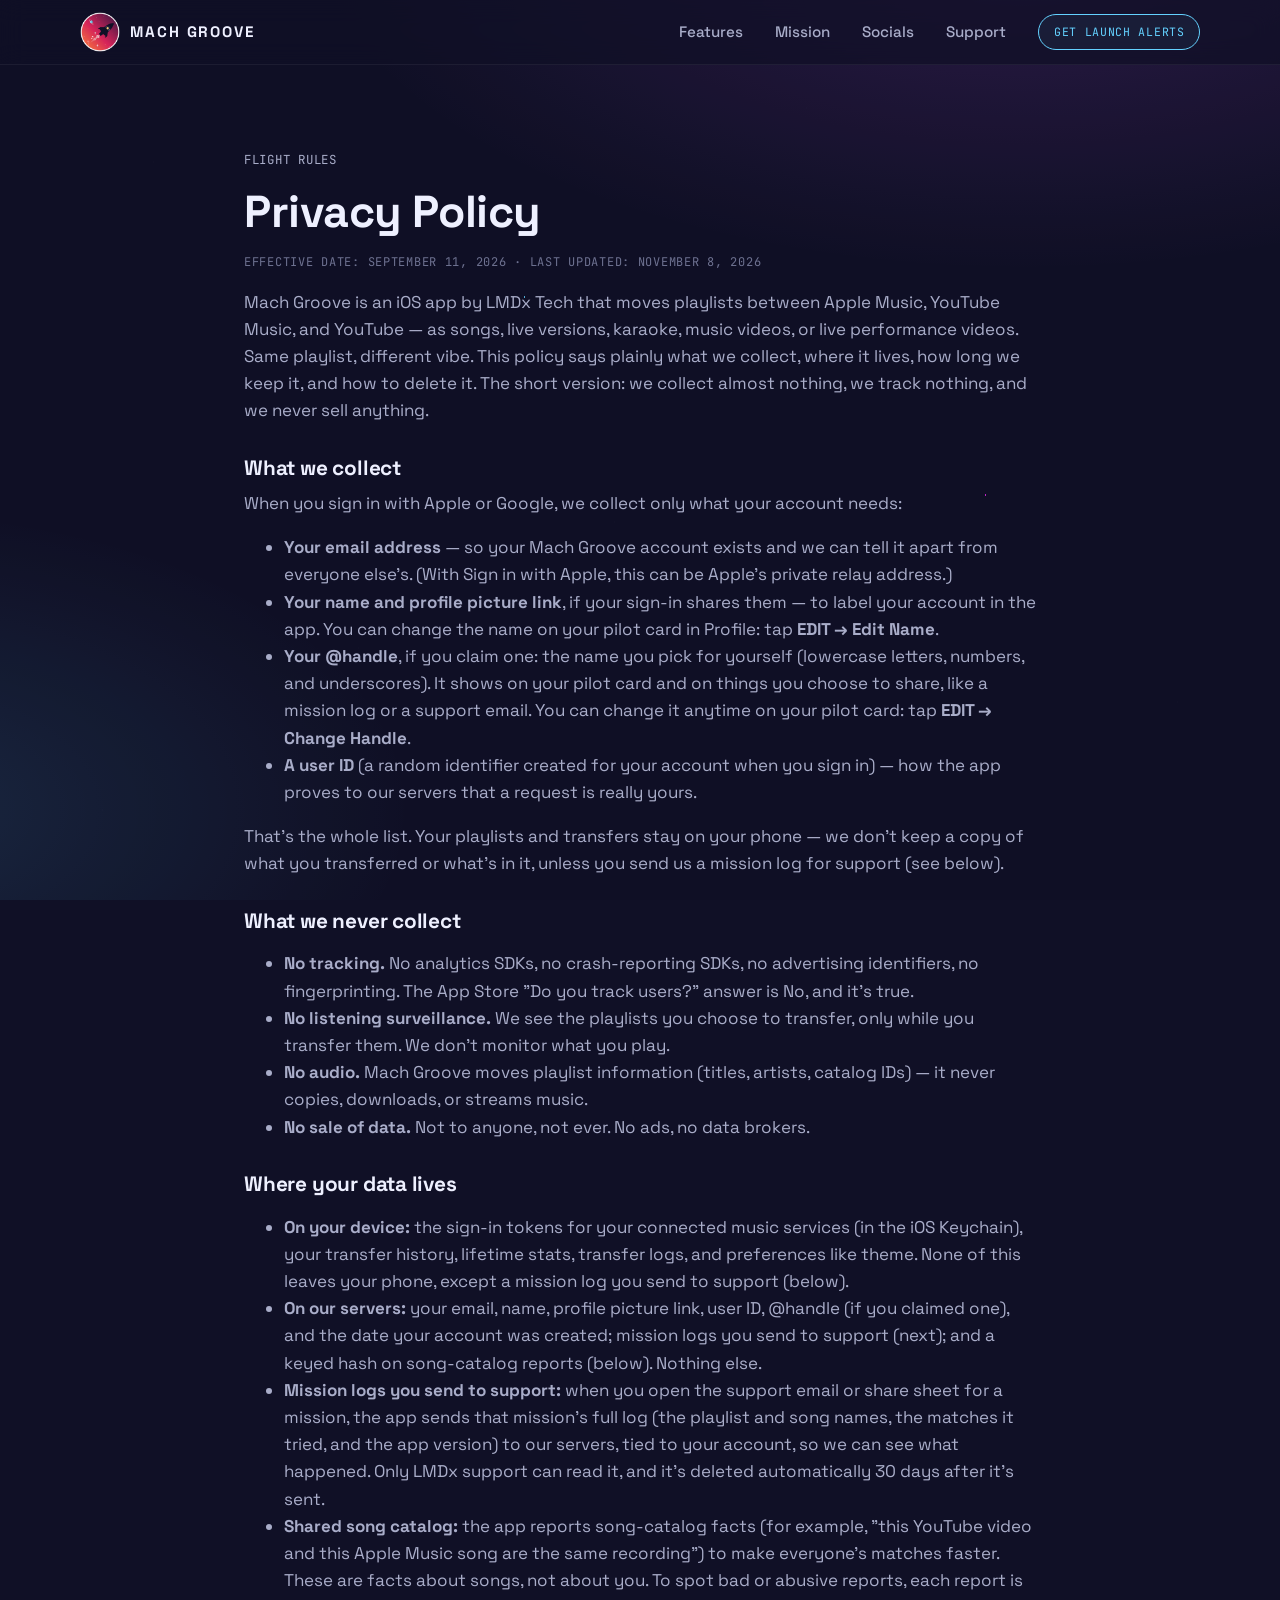
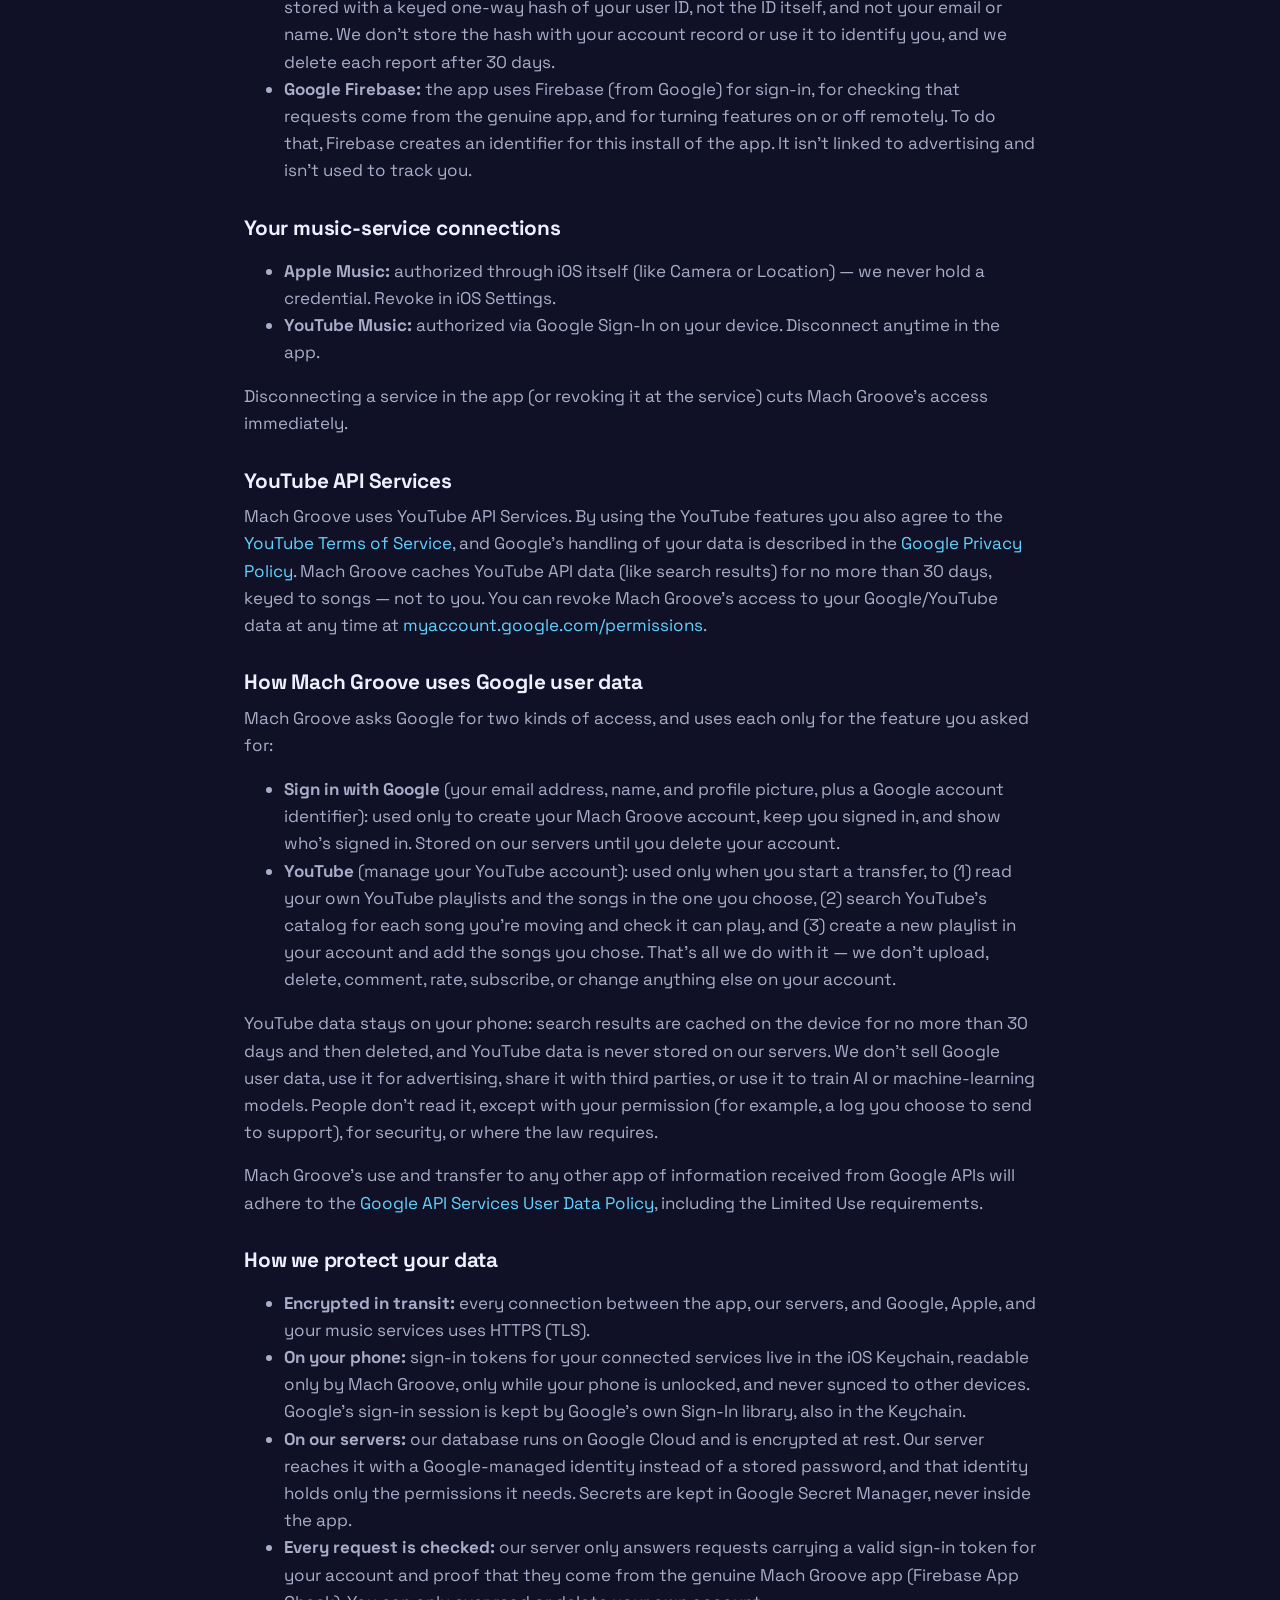
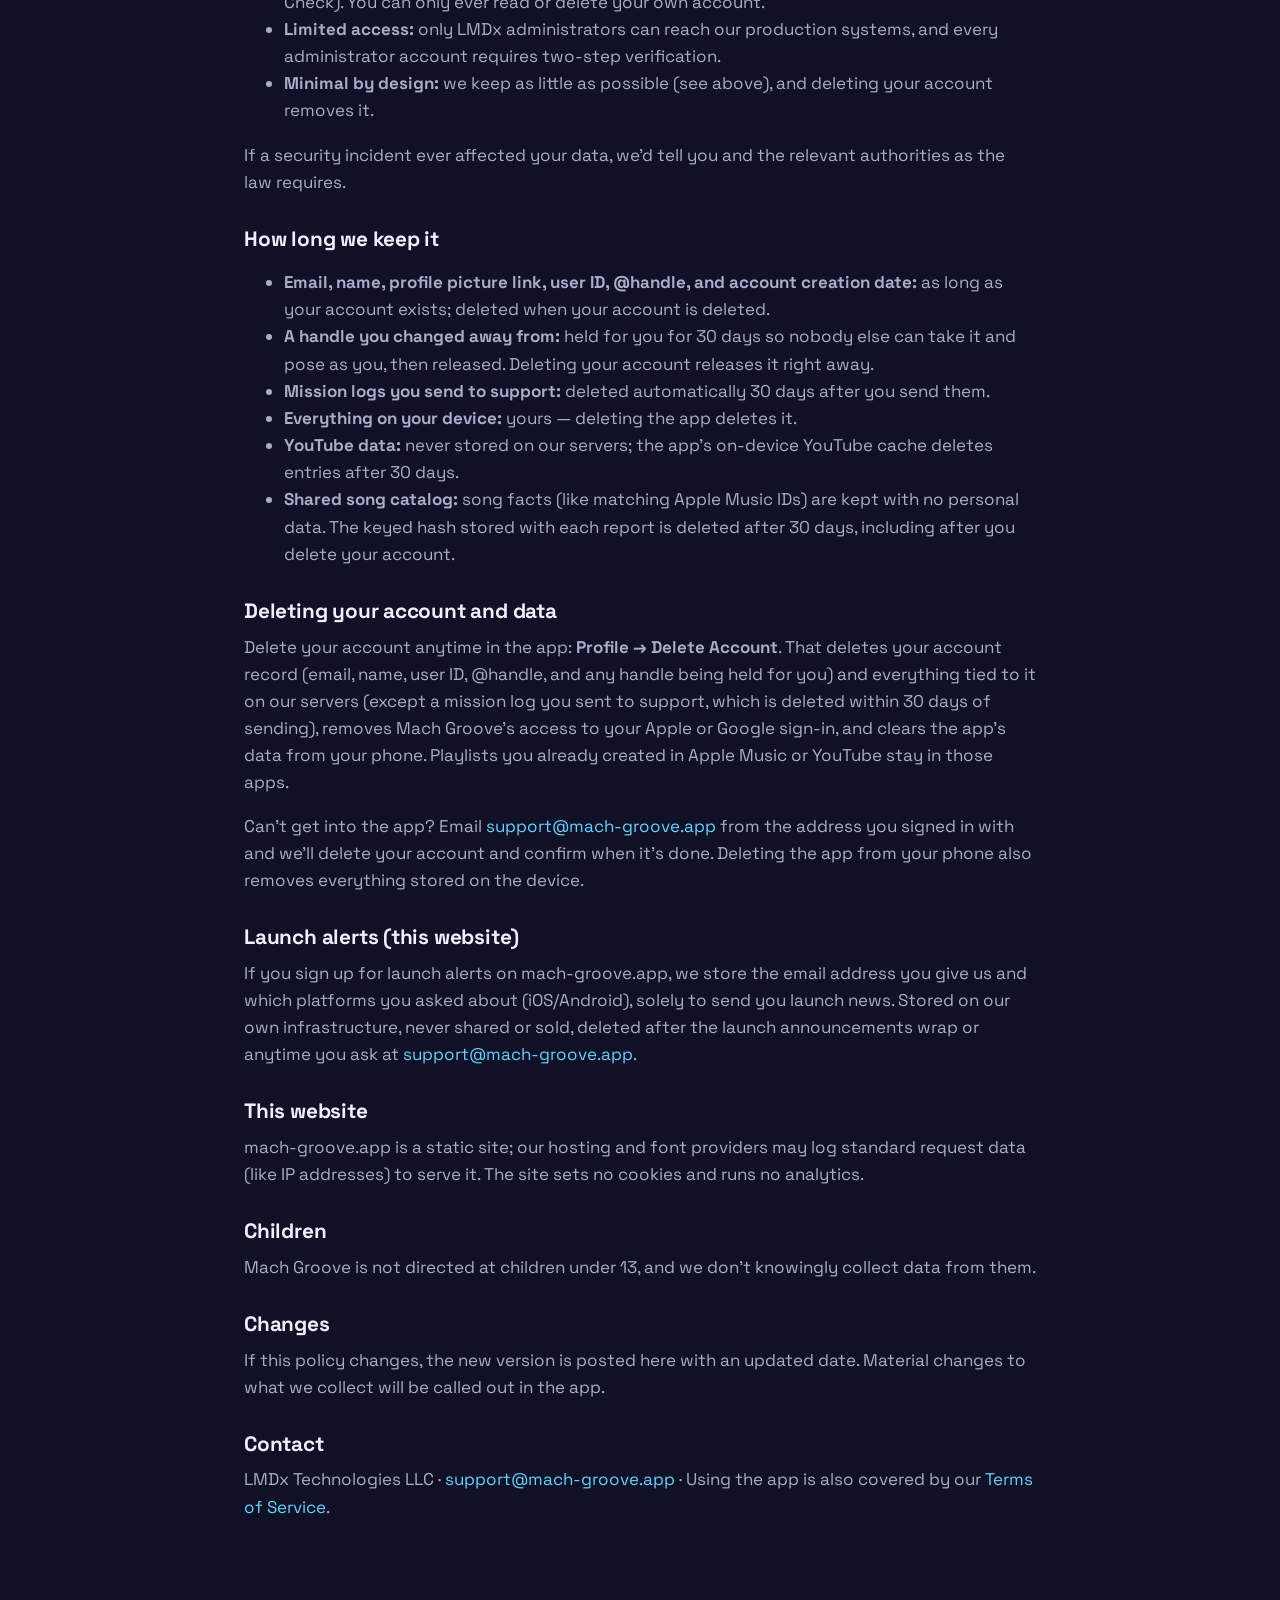
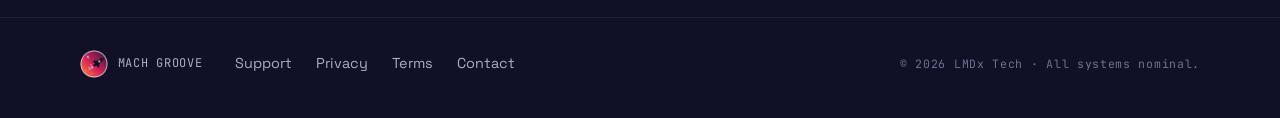
==== commit e19ff3af: "B-0079: privacy policy and terms catch up to @handles - the policy lists the @handle in What we coll" ====
--- a/privacy/index.html
+++ b/privacy/index.html
@@ -60,7 +60,7 @@
     <div class="container">
       <p class="eyebrow mono">FLIGHT RULES</p>
       <h1>Privacy Policy</h1>
-      <p class="mono" style="font-size:.75rem;color:var(--text-faint)">EFFECTIVE DATE: SEPTEMBER 11, 2026 · LAST UPDATED: NOVEMBER 4, 2026</p>
+      <p class="mono" style="font-size:.75rem;color:var(--text-faint)">EFFECTIVE DATE: SEPTEMBER 11, 2026 · LAST UPDATED: NOVEMBER 8, 2026</p>
 
       <p>Mach Groove is an iOS app by LMDx Tech that moves playlists between Apple Music, YouTube Music, and YouTube — as songs, live versions, karaoke, music videos, or live performance videos. Same playlist, different vibe. This policy says plainly what we collect, where it lives, how long we keep it, and how to delete it. The short version: we collect almost nothing, we track nothing, and we never sell anything.</p>
 
@@ -68,7 +68,8 @@
       <p>When you sign in with Apple or Google, we collect only what your account needs:</p>
       <ul>
         <li><strong>Your email address</strong> — so your Mach Groove account exists and we can tell it apart from everyone else's. (With Sign in with Apple, this can be Apple's private relay address.)</li>
-        <li><strong>Your name and profile picture link</strong>, if your sign-in shares them — to label your account in the app. You can change the name in <strong>Profile → Edit Profile</strong>.</li>
+        <li><strong>Your name and profile picture link</strong>, if your sign-in shares them — to label your account in the app. You can change the name on your pilot card in Profile: tap <strong>EDIT → Edit Name</strong>.</li>
+        <li><strong>Your @handle</strong>, if you claim one: the name you pick for yourself (lowercase letters, numbers, and underscores). It shows on your pilot card and on things you choose to share, like a mission log or a support email. You can change it anytime on your pilot card: tap <strong>EDIT → Change Handle</strong>.</li>
         <li><strong>A user ID</strong> (a random identifier created for your account when you sign in) — how the app proves to our servers that a request is really yours.</li>
       </ul>
       <p>That's the whole list. Your playlists and transfers stay on your phone — we don't keep a copy of what you transferred or what's in it, unless you send us a mission log for support (see below).</p>
@@ -84,7 +85,7 @@
       <h2 id="where-your-data-lives">Where your data lives</h2>
       <ul>
         <li><strong>On your device:</strong> the sign-in tokens for your connected music services (in the iOS Keychain), your transfer history, lifetime stats, transfer logs, and preferences like theme. None of this leaves your phone, except a mission log you send to support (below).</li>
-        <li><strong>On our servers:</strong> your email, name, profile picture link, user ID, and the date your account was created; mission logs you send to support (next); and a keyed hash on song-catalog reports (below). Nothing else.</li>
+        <li><strong>On our servers:</strong> your email, name, profile picture link, user ID, @handle (if you claimed one), and the date your account was created; mission logs you send to support (next); and a keyed hash on song-catalog reports (below). Nothing else.</li>
         <li><strong>Mission logs you send to support:</strong> when you open the support email or share sheet for a mission, the app sends that mission's full log (the playlist and song names, the matches it tried, and the app version) to our servers, tied to your account, so we can see what happened. Only LMDx support can read it, and it's deleted automatically 30 days after it's sent.</li>
         <li><strong>Shared song catalog:</strong> the app reports song-catalog facts (for example, "this YouTube video and this Apple Music song are the same recording") to make everyone's matches faster. These are facts about songs, not about you. To spot bad or abusive reports, each report is stored with a keyed one-way hash of your user ID, not the ID itself, and not your email or name. We don't store the hash with your account record or use it to identify you, and we delete each report after 30 days.</li>
         <li><strong>Google Firebase:</strong> the app uses Firebase (from Google) for sign-in, for checking that requests come from the genuine app, and for turning features on or off remotely. To do that, Firebase creates an identifier for this install of the app. It isn't linked to advertising and isn't used to track you.</li>
@@ -122,7 +123,8 @@
 
       <h2 id="retention">How long we keep it</h2>
       <ul>
-        <li><strong>Email, name, profile picture link, user ID, and account creation date:</strong> as long as your account exists; deleted when your account is deleted.</li>
+        <li><strong>Email, name, profile picture link, user ID, @handle, and account creation date:</strong> as long as your account exists; deleted when your account is deleted.</li>
+        <li><strong>A handle you changed away from:</strong> held for you for 30 days so nobody else can take it and pose as you, then released. Deleting your account releases it right away.</li>
         <li><strong>Mission logs you send to support:</strong> deleted automatically 30 days after you send them.</li>
         <li><strong>Everything on your device:</strong> yours — deleting the app deletes it.</li>
         <li><strong>YouTube data:</strong> never stored on our servers; the app's on-device YouTube cache deletes entries after 30 days.</li>
@@ -130,7 +132,7 @@
       </ul>
 
       <h2 id="deletion">Deleting your account and data</h2>
-      <p>Delete your account anytime in the app: <strong>Profile → Delete Account</strong>. That deletes your account record (email, user ID) and everything tied to it on our servers (except a mission log you sent to support, which is deleted within 30 days of sending), removes Mach Groove's access to your Apple or Google sign-in, and clears the app's data from your phone. Playlists you already created in Apple Music or YouTube stay in those apps.</p>
+      <p>Delete your account anytime in the app: <strong>Profile → Delete Account</strong>. That deletes your account record (email, name, user ID, @handle, and any handle being held for you) and everything tied to it on our servers (except a mission log you sent to support, which is deleted within 30 days of sending), removes Mach Groove's access to your Apple or Google sign-in, and clears the app's data from your phone. Playlists you already created in Apple Music or YouTube stay in those apps.</p>
       <p>Can't get into the app? Email <a href="mailto:support@mach-groove.app">support@mach-groove.app</a> from the address you signed in with and we'll delete your account and confirm when it's done. Deleting the app from your phone also removes everything stored on the device.</p>
 
       <h2 id="launch-alerts">Launch alerts (this website)</h2>
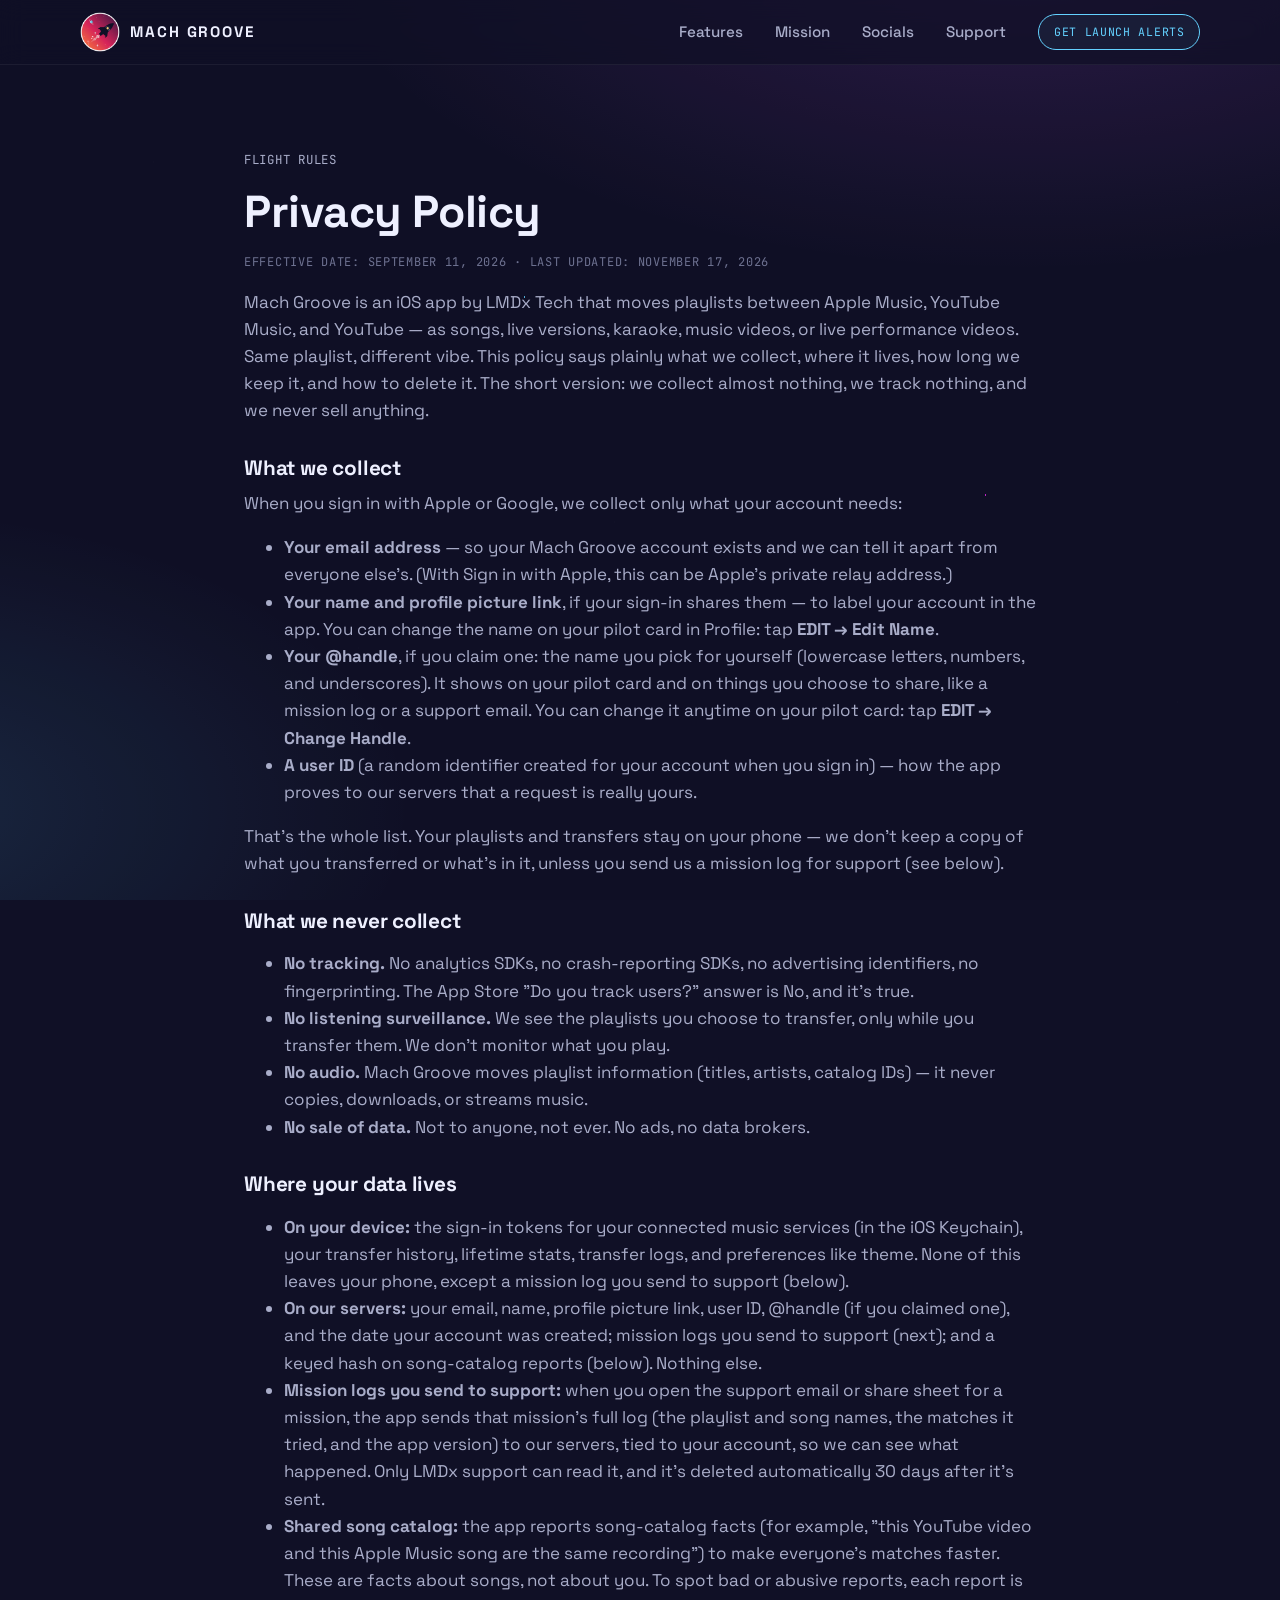
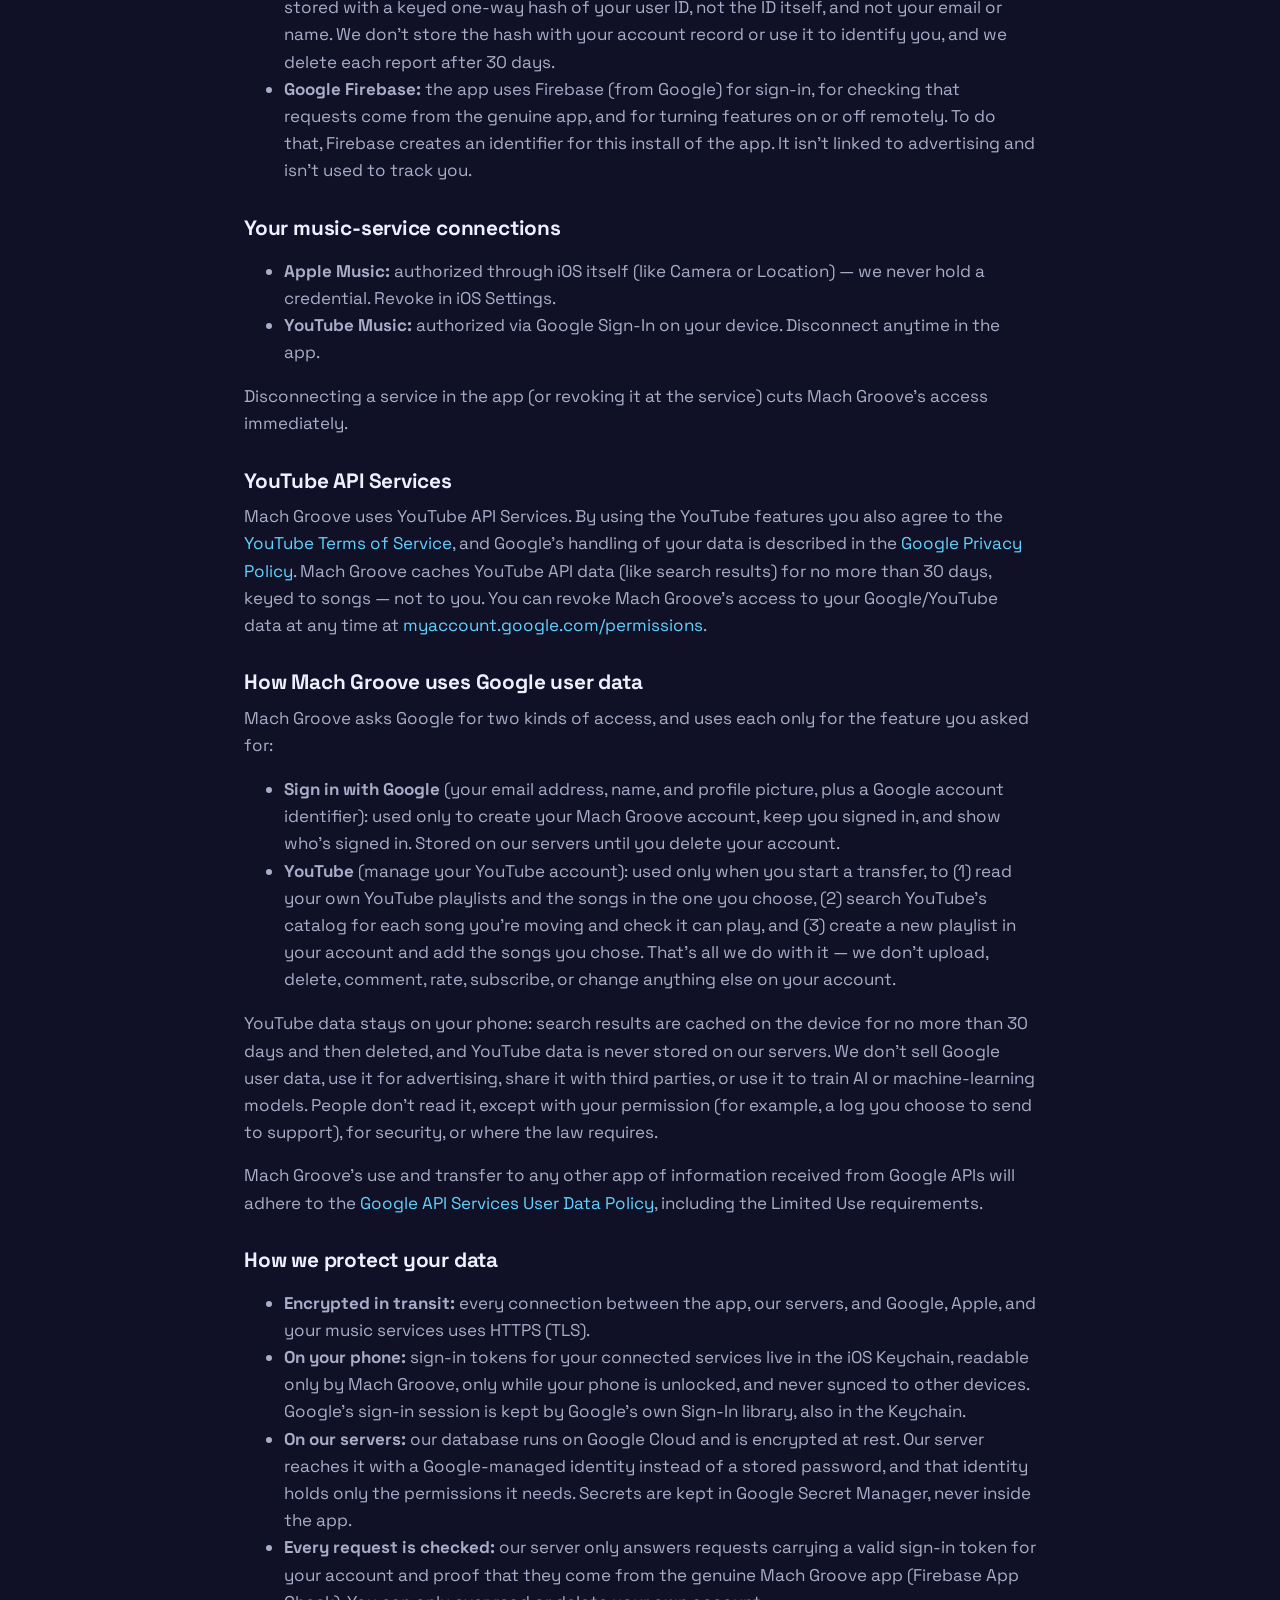
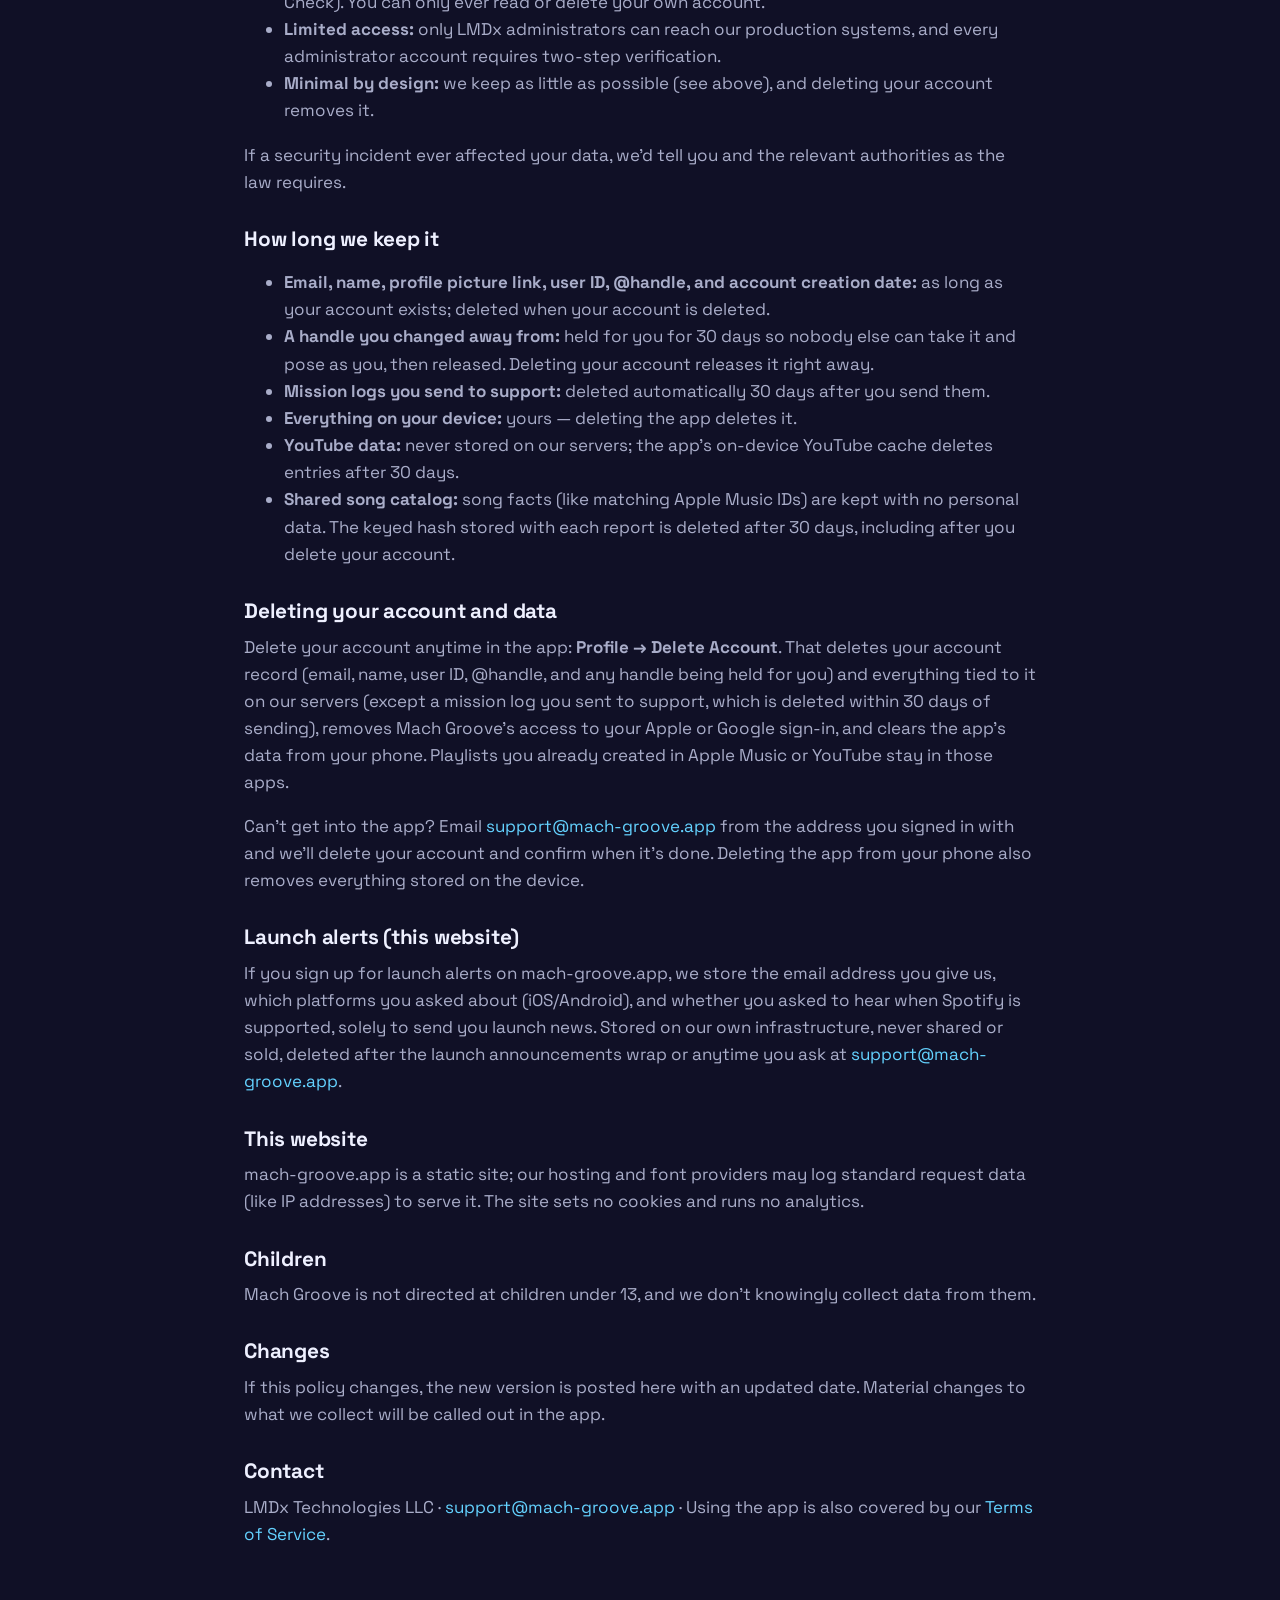
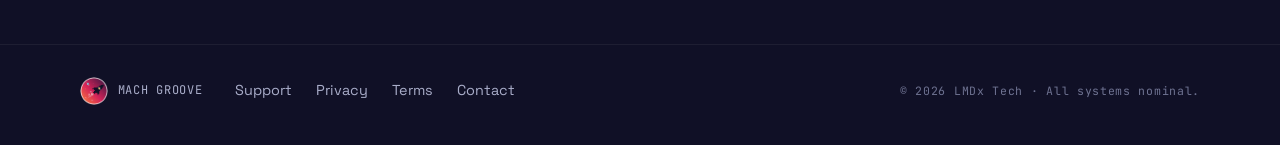
==== commit e02018bb: "IV-0085 + IV-0024: launch-alerts form posts to mach-groove-api POST /launch-alerts, Spotify interest" ====
--- a/privacy/index.html
+++ b/privacy/index.html
@@ -27,7 +27,7 @@
   <link rel="preconnect" href="https://fonts.googleapis.com">
   <link rel="preconnect" href="https://fonts.gstatic.com" crossorigin>
   <link rel="stylesheet" href="https://fonts.googleapis.com/css2?family=Space+Grotesk:wght@400;500;600;700&family=JetBrains+Mono:wght@400;600&display=swap">
-  <link rel="stylesheet" href="../css/styles.css?v=20261023g">
+  <link rel="stylesheet" href="../css/styles.css?v=iv0085">
 </head>
 <body>
   <a class="skip-link" href="#main">Skip to content</a>
@@ -60,7 +60,7 @@
     <div class="container">
       <p class="eyebrow mono">FLIGHT RULES</p>
       <h1>Privacy Policy</h1>
-      <p class="mono" style="font-size:.75rem;color:var(--text-faint)">EFFECTIVE DATE: SEPTEMBER 11, 2026 · LAST UPDATED: NOVEMBER 8, 2026</p>
+      <p class="mono" style="font-size:.75rem;color:var(--text-faint)">EFFECTIVE DATE: SEPTEMBER 11, 2026 · LAST UPDATED: NOVEMBER 17, 2026</p>
 
       <p>Mach Groove is an iOS app by LMDx Tech that moves playlists between Apple Music, YouTube Music, and YouTube — as songs, live versions, karaoke, music videos, or live performance videos. Same playlist, different vibe. This policy says plainly what we collect, where it lives, how long we keep it, and how to delete it. The short version: we collect almost nothing, we track nothing, and we never sell anything.</p>
 
@@ -136,7 +136,7 @@
       <p>Can't get into the app? Email <a href="mailto:support@mach-groove.app">support@mach-groove.app</a> from the address you signed in with and we'll delete your account and confirm when it's done. Deleting the app from your phone also removes everything stored on the device.</p>
 
       <h2 id="launch-alerts">Launch alerts (this website)</h2>
-      <p>If you sign up for launch alerts on mach-groove.app, we store the email address you give us and which platforms you asked about (iOS/Android), solely to send you launch news. Stored on our own infrastructure, never shared or sold, deleted after the launch announcements wrap or anytime you ask at <a href="mailto:support@mach-groove.app">support@mach-groove.app</a>.</p>
+      <p>If you sign up for launch alerts on mach-groove.app, we store the email address you give us, which platforms you asked about (iOS/Android), and whether you asked to hear when Spotify is supported, solely to send you launch news. Stored on our own infrastructure, never shared or sold, deleted after the launch announcements wrap or anytime you ask at <a href="mailto:support@mach-groove.app">support@mach-groove.app</a>.</p>
 
       <h2 id="website">This website</h2>
       <p>mach-groove.app is a static site; our hosting and font providers may log standard request data (like IP addresses) to serve it. The site sets no cookies and runs no analytics.</p>
@@ -167,6 +167,6 @@
       <p class="footer__copy mono">© 2026 LMDx Tech · All systems nominal.</p>
     </div>
   </footer>
-  <script src="../js/main.js?v=20261023j" defer></script>
+  <script src="../js/main.js?v=iv0085" defer></script>
 </body>
 </html>
--- a/css/styles.css
+++ b/css/styles.css
@@ -314,99 +314,108 @@
 }
 
 /* Terminal ------------------------------------------------------------------ */
+/* IV-0085: the app's MissionLogPanel + TerminalLogView, dark mode, 1pt = 1px
+   (SequenceExecutionView.swift, Colors+Ext.swift). App tokens:
+   terminalInk white · inkSecondary / terminalPrompt white 60% · inkTertiary
+   white 40% · hairline white 10% · success #30D158 · warning #FFD60A ·
+   error #FF453A · accent machBlue. SF Mono is the app's face; ui-monospace
+   is SF Mono on Apple devices, JetBrains Mono everywhere else. */
 .terminal {
+  --t-ink:       #fff;
+  --t-secondary: rgba(255,255,255,.60);
+  --t-tertiary:  rgba(255,255,255,.40);
+  --t-hairline:  rgba(255,255,255,.10);
+  --t-success:   #30d158;
+  --t-warning:   #ffd60a;
+  --t-error:     #ff453a;
+  --t-accent:    rgb(100, 210, 255);
+  --t-mono: ui-monospace, "SF Mono", SFMono-Regular, Menlo, "JetBrains Mono", monospace;
   position: relative;
-  border-radius: var(--radius);
-  background: linear-gradient(180deg, rgba(22,22,54,.95), rgba(12,12,30,.98));
-  border: 1px solid var(--panel-border);
-  box-shadow:
-    0 0 0 1px rgba(0,0,0,.4),
-    0 30px 60px -20px rgba(0,0,0,.7),
-    0 0 60px -10px var(--mach-blue-a);
+  border-radius: 8px;
+  background: rgba(0,0,0,.40);          /* terminalGround = surfaceRecessed */
+  border: 1px solid var(--t-hairline);
   overflow: hidden;
 }
-
+.terminal .mono { font-family: var(--t-mono); letter-spacing: 0; }
+
+/* Header: terminal.fill · MISSION_LOG.EXE · CRUISE/PILOT chip · status dot */
 .terminal__bar {
-  display: flex; align-items: center; gap: .55rem;
-  padding: .7rem .9rem;
-  border-bottom: 1px solid rgba(255,255,255,.06);
-  background: rgba(255,255,255,.03);
-}
-/* B-0064: the app's terminal header — white tile, amber title, CRUISE chip, green dot. */
+  display: flex; align-items: center; gap: 8px;
+  padding: 8px 12px;
+  background: rgba(255,255,255,.05);    /* terminalHeader */
+}
+/* Stand-in for the SF Symbol terminal.fill (body size, white). */
 .terminal__tile {
-  font-size: .6rem; font-weight: 600; line-height: 1;
-  padding: .22rem .3rem; border-radius: 4px;
-  background: var(--text); color: var(--deep-space);
-}
-.terminal__title { font-size: .72rem; font-weight: 600; color: var(--mach-amber); letter-spacing: .04em; }
+  font-size: 9px; font-weight: 800; line-height: 1;
+  padding: 3px 3px 3px 2px; border-radius: 3px;
+  background: var(--t-ink); color: #101026;
+}
+.terminal__title { font-size: 11px; font-weight: 700; color: var(--t-warning); }
 /* The chip sits beside the title (not far right like the app): the floating
    logo badge (.hero__logo) owns the terminal's top-right corner. */
 .terminal__chip {
-  margin-left: .35rem;
-  display: inline-flex; align-items: center; gap: .3rem;
-  font-size: .6rem; font-weight: 600; letter-spacing: .06em;
-  color: var(--mach-blue);
-  border: 1px solid var(--mach-blue-a); border-radius: 999px;
-  padding: .16rem .55rem;
-}
-.terminal__chip svg { width: .9em; height: .9em; fill: currentColor; }
+  display: inline-flex; align-items: center; gap: 3px;
+  font-size: 9px; font-weight: 900; line-height: 1.2;
+  color: var(--t-accent);
+  border: 1px solid rgba(100, 210, 255, .5); border-radius: 999px;
+  padding: 2px 6px;
+}
+.terminal__chip svg { width: 8px; height: 8px; fill: currentColor; }
 /* PILOT wears the filled chip, as in the app ("you're in it"). */
 .terminal__chip.is-pilot { background: rgba(100, 210, 255, .14); }
-.terminal__dot { width: 7px; height: 7px; border-radius: 50%; background: var(--mach-green); }
+.terminal__dot { width: 6px; height: 6px; border-radius: 50%; background: var(--t-success); }
 
 .terminal__log {
   margin: 0;
-  padding: 1rem 1.1rem 1.25rem;
+  padding: 12px;
   /* B-0039: FIXED height, not min-height — the box never grows as lines type
-     in or shrinks when the loop restarts, so the hero stops bobbing. Sized
-     for ~11 rendered rows: 9 kept lines plus two that wrap on desktop. New
+     in or shrinks when the loop restarts, so the hero stops bobbing. New
      lines push old ones up like a real terminal. */
-  height: 17.5em;
+  height: 264px;
   overflow: hidden;
   display: flex;
   flex-direction: column;
   justify-content: flex-end;
-  font-size: .8rem;
-  line-height: 1.6;
-  word-break: break-word;
-  color: var(--text-dim);
-  letter-spacing: .02em;
-}
-/* B-0064: the app's IV-0053 log. A phase line is prompt · glyph · bold
-   keyword · quieter detail; per-track lines tuck in under their phase, a
-   size smaller; a thin labeled divider opens each phase. The prompt's
-   color is the status, as in the app. */
-.log-row { display: flex; align-items: baseline; gap: .6em; flex: none; margin: .12em 0; color: var(--text); }
-.log-row__arrow { flex: none; font-weight: 700; }
-.log-row__arrow--ok   { color: var(--mach-green); }
-.log-row__arrow--warn { color: var(--mach-amber); }
-.log-row__arrow--err  { color: var(--mach-red); }
-.log-row__arrow--info { color: var(--text-faint); }
-.log-row__glyph { flex: none; width: 1.15em; height: 1.15em; align-self: center; fill: var(--text); }
-.log-row__glyph--wide { height: .6em; }
+  gap: 6px;                             /* VStack spacing: 6 */
+  font-size: 12px;
+  line-height: 1.2;
+  overflow-wrap: anywhere;
+  color: var(--t-ink);
+}
+/* IV-0053 line styles. A phase line is prompt · glyph · bold groove command ·
+   quieter detail; a track line tucks in by the glyph column, a size smaller,
+   its command quiet and its track name bright; a labeled hairline opens each
+   phase. The prompt's color is the status. */
+.log-row { display: flex; align-items: baseline; gap: 8px; flex: none; color: var(--t-ink); }
+.log-row__arrow { flex: none; font-weight: 900; }
+.log-row__arrow--ok   { color: var(--t-success); }
+.log-row__arrow--warn { color: var(--t-warning); }
+.log-row__arrow--err  { color: var(--t-error); }
+.log-row__arrow--info { color: var(--t-secondary); }
+.log-row__glyph { flex: none; width: 18px; height: 12px; align-self: flex-start; margin-top: 1px; fill: var(--t-ink); }  /* firstTextBaseline: sits on line one */
+.log-row__glyph--wide { height: 8px; margin-top: 3px; }
 .log-row__text { min-width: 0; }
-.log-row__k { font-weight: 600; color: var(--text); }
-.log-row__d { color: var(--text-dim); }
-.log-row--track { padding-left: 1.75em; font-size: .9em; }
-.log-row--track .log-row__d { color: var(--text-dim); letter-spacing: .03em; }
-.log-row--track .log-row__name { color: var(--text); }
+.log-row__k { font-weight: 700; color: var(--t-ink); }
+.log-row__d { color: var(--t-secondary); }
+.log-row--track { padding-left: 26px; font-size: 11px; }
+.log-row--track .log-row__name { color: var(--t-ink); }
 .log-div {
-  display: flex; align-items: center; gap: .7em; flex: none;
-  margin: .6em 0 .1em;
-  font-size: .62rem; font-weight: 600; letter-spacing: .18em;
-  color: var(--text-faint);
-}
-.log-div::after { content: ""; flex: 1; border-top: 1px solid rgba(255,255,255,.1); }
-
+  display: flex; align-items: center; gap: 8px; flex: none;
+  padding-top: 8px;
+  font-size: 9px; font-weight: 700; letter-spacing: 1.5px;
+  color: var(--t-tertiary);
+}
+.log-div::after { content: ""; flex: 1; border-top: .5px solid var(--t-hairline); }
+
+/* The typing line's block: steady (the app's doesn't blink), 6x12, 8 after the text. */
 .cursor {
   display: inline-block;
-  width: .6em; height: 1.05em;
-  background: var(--mach-blue);
-  vertical-align: text-bottom;
-  margin-left: 2px;
-  animation: blink 1s steps(1) infinite;
-}
-@keyframes blink { 50% { opacity: 0; } }
+  width: 6px; height: 12px;
+  background: var(--t-ink);
+  opacity: .8;
+  vertical-align: -1px;
+  margin-left: 8px;
+}
 
 /* Beam diagram -------------------------------------------------------------- */
 .beam {
@@ -728,7 +737,6 @@
 
 @media (max-width: 480px) {
   .brand__word { display: none; }
-  .terminal__log { font-size: .72rem; }
   .alerts__row { flex-direction: column; }
 }
 
@@ -737,7 +745,7 @@
    -------------------------------------------------------------------------- */
 @media (prefers-reduced-motion: reduce) {
   html { scroll-behavior: auto; }
-  .status-dot, .badge-soon__dot, .hero__logo, .beam__cup, .beam__exhaust rect, .cursor { animation: none; }
+  .status-dot, .badge-soon__dot, .hero__logo, .beam__cup, .beam__exhaust rect { animation: none; }
   .terminal__log { height: auto; }   /* static full log — never clip it */
   .beam__rocket { transition: none; }
   .beam[data-state] .beam__cup { fill: var(--mach-green); }   /* the static log ends verified */
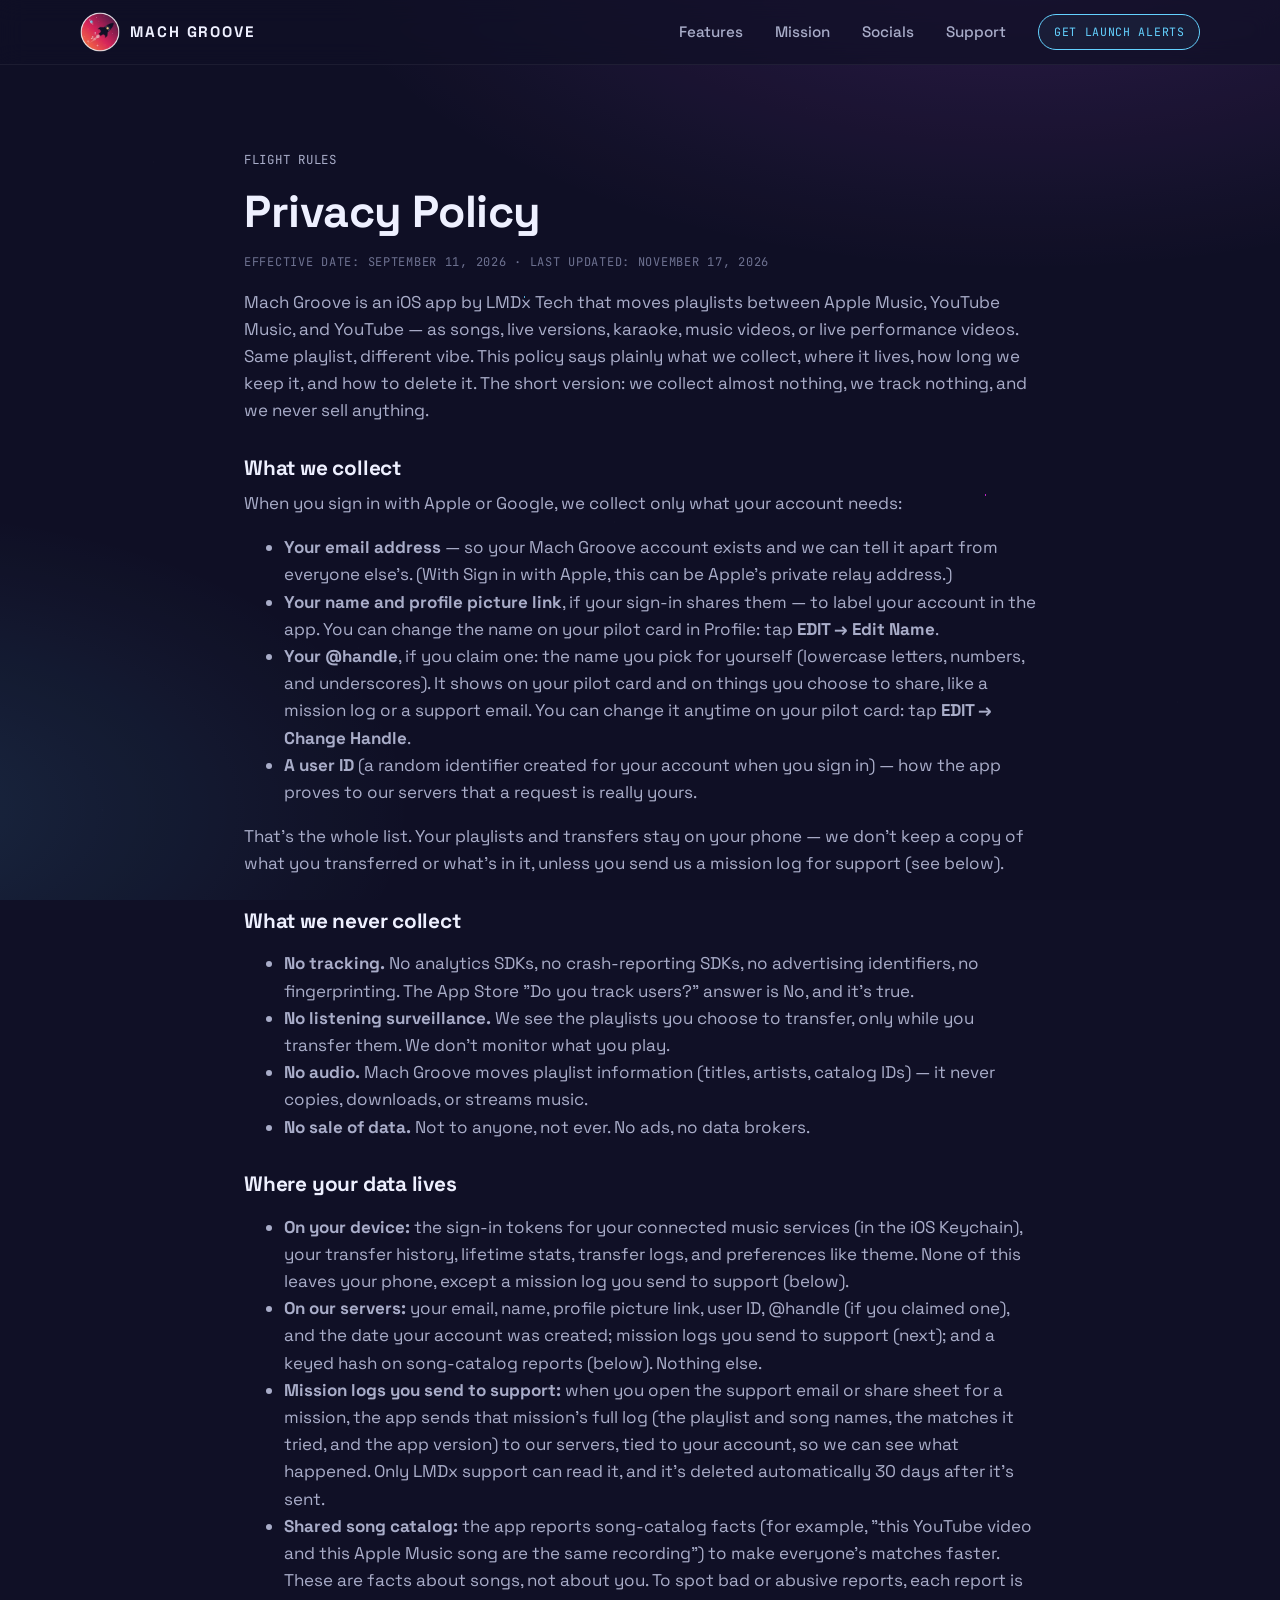
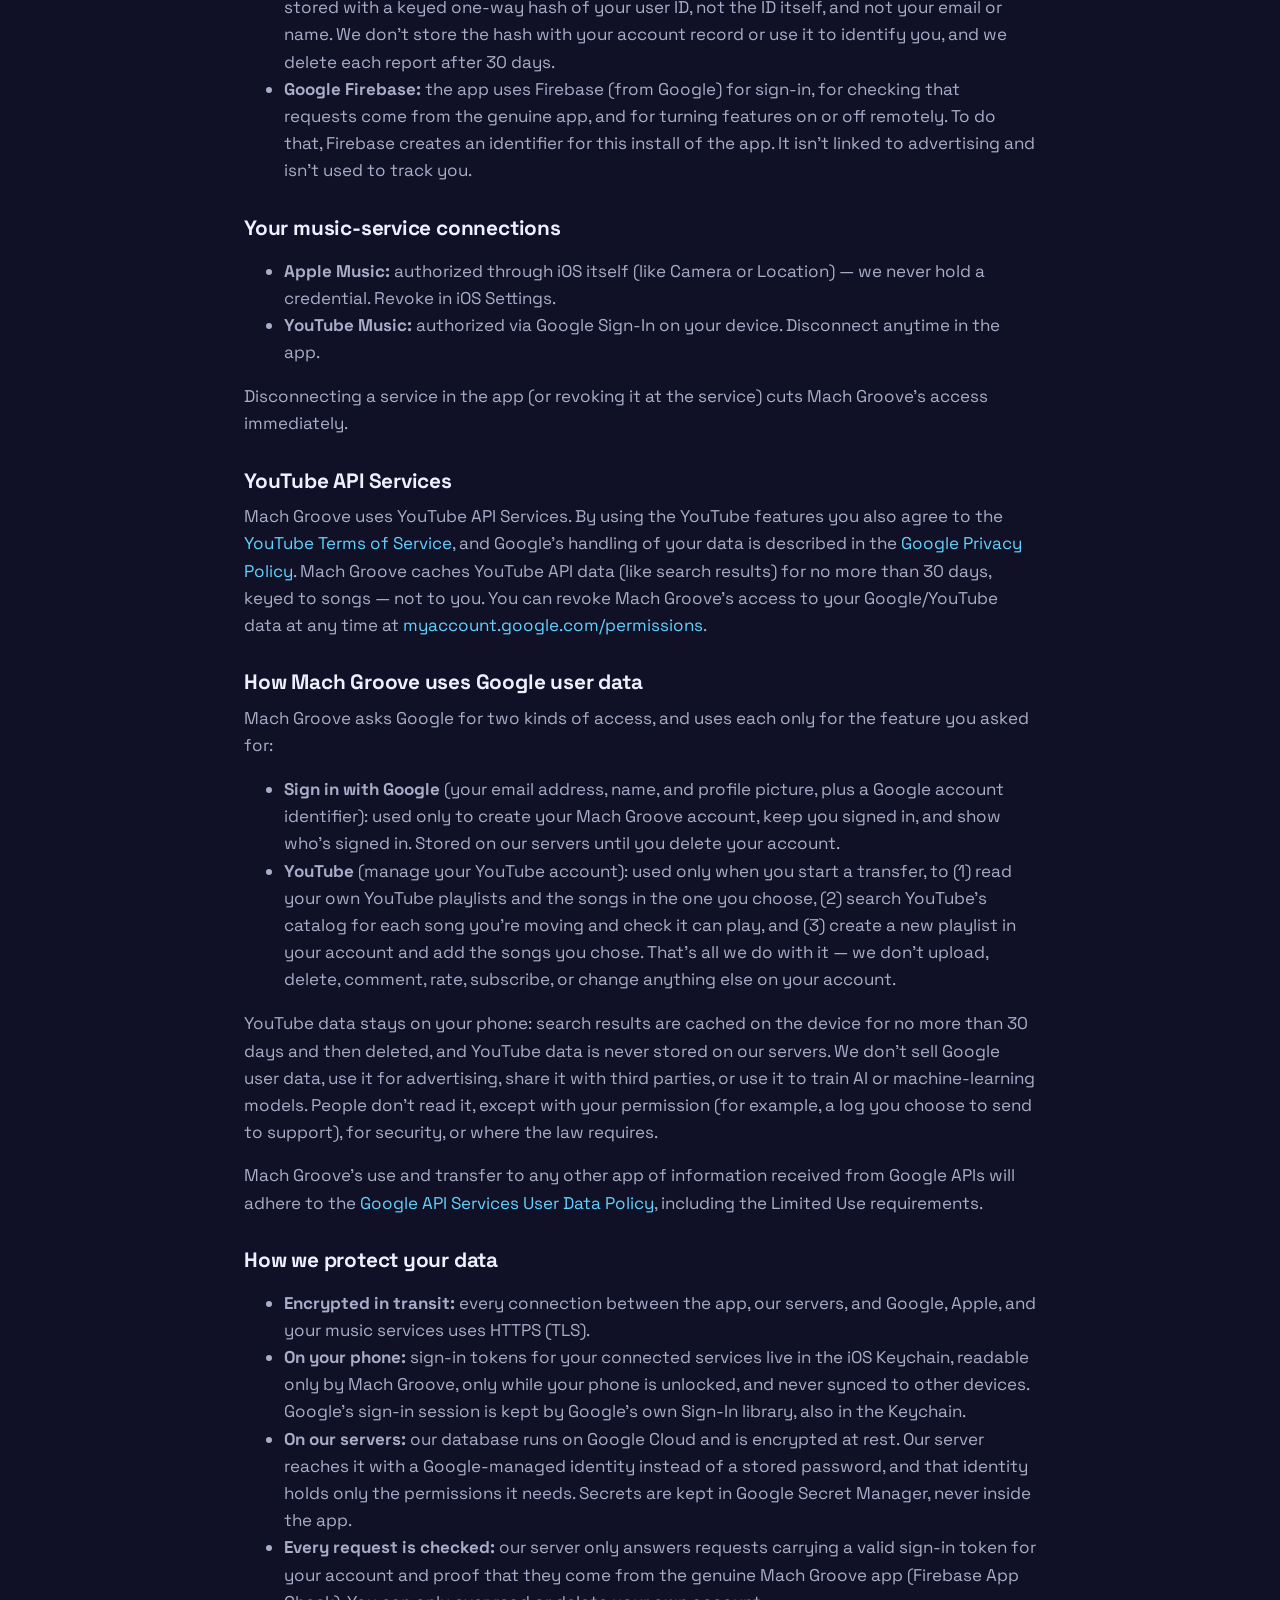
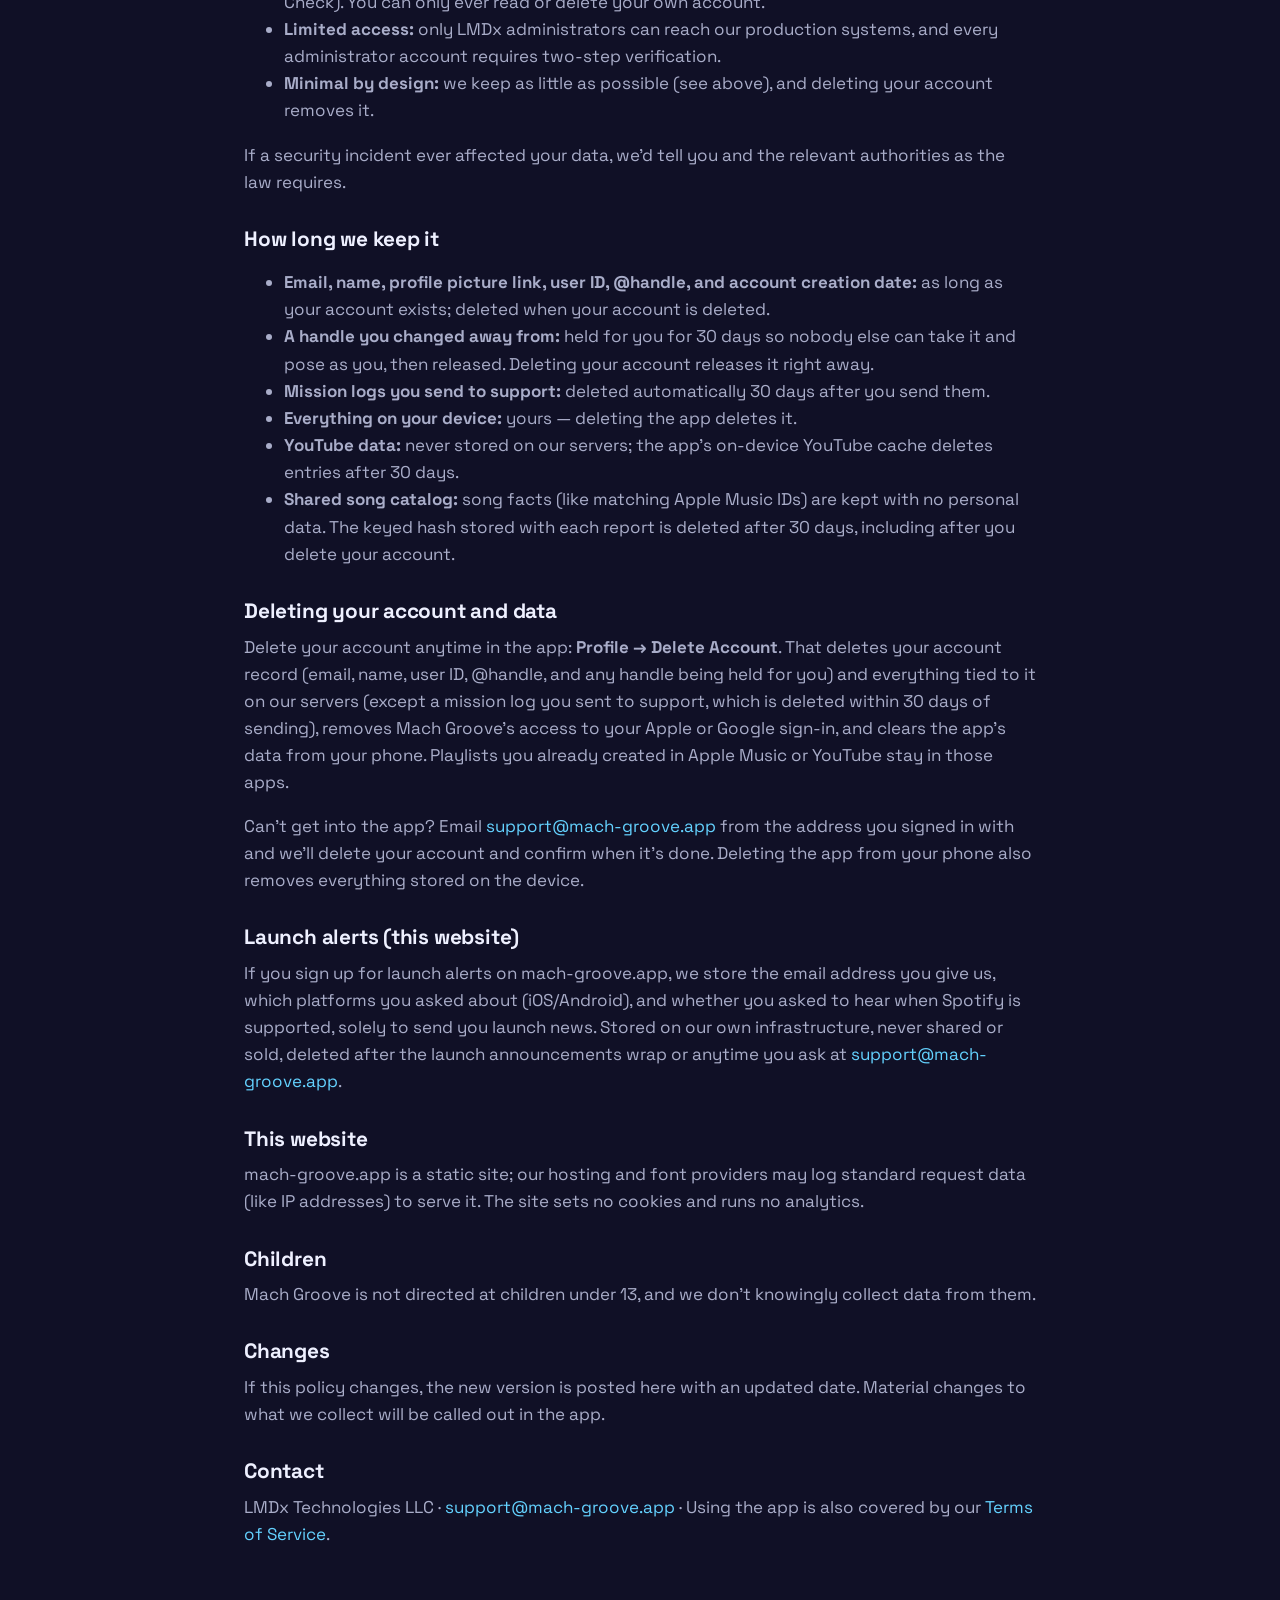
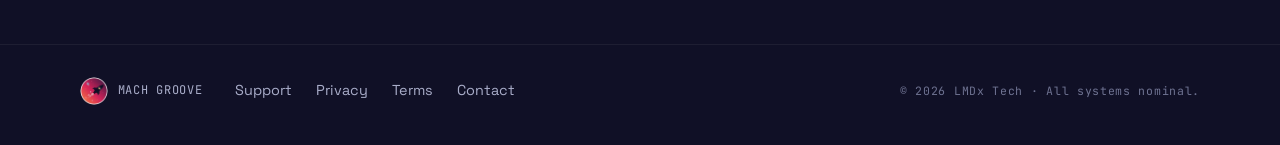
==== commit f134822c: "B-0096: GP on mach-groove.app - Meet GP card under the hero (full-body mic wink sized to the card, 7" ====
--- a/privacy/index.html
+++ b/privacy/index.html
@@ -14,12 +14,12 @@
   <meta property="og:title" content="Privacy Policy — Mach Groove">
   <meta property="og:description" content="What we collect, where it lives, and how to delete it — plainly.">
   <meta property="og:url" content="https://mach-groove.app/privacy/">
-  <meta property="og:image" content="https://mach-groove.app/assets/og-card.png?v=sky20261023">
+  <meta property="og:image" content="https://mach-groove.app/assets/og-card.png?v=b0096">
   <meta property="og:image:width" content="1200">
   <meta property="og:image:height" content="630">
-  <meta property="og:image:alt" content="Mach Groove — All songs aboard. Coming to iOS, T-minus Holiday 2026.">
+  <meta property="og:image:alt" content="Mach Groove — Every playlist deserves a flight plan. Coming to iOS, T-minus Holiday 2026.">
   <meta name="twitter:card" content="summary_large_image">
-  <meta name="twitter:image" content="https://mach-groove.app/assets/og-card.png?v=sky20261023">
+  <meta name="twitter:image" content="https://mach-groove.app/assets/og-card.png?v=b0096">
 
   <link rel="icon" type="image/png" sizes="32x32" href="../assets/favicon-32.png?v=sky20261023">
   <link rel="apple-touch-icon" href="../assets/apple-touch-icon.png?v=sky20261023">
@@ -27,7 +27,7 @@
   <link rel="preconnect" href="https://fonts.googleapis.com">
   <link rel="preconnect" href="https://fonts.gstatic.com" crossorigin>
   <link rel="stylesheet" href="https://fonts.googleapis.com/css2?family=Space+Grotesk:wght@400;500;600;700&family=JetBrains+Mono:wght@400;600&display=swap">
-  <link rel="stylesheet" href="../css/styles.css?v=iv0085">
+  <link rel="stylesheet" href="../css/styles.css?v=iv0085d">
 </head>
 <body>
   <a class="skip-link" href="#main">Skip to content</a>
@@ -36,7 +36,7 @@
   <header class="site-header">
     <div class="container nav">
       <a class="brand" href="../" aria-label="Mach Groove home">
-        <img class="brand__mark" src="../assets/logo-circle.png?v=sky20261023" alt="" width="40" height="40">
+        <picture><source srcset="../assets/logo-circle.webp?v=b0096" type="image/webp"><img class="brand__mark" src="../assets/logo-circle.png?v=sky20261023" alt="" width="40" height="40"></picture>
         <span class="brand__word">MACH GROOVE</span>
       </a>
       <button class="nav__toggle" type="button" aria-expanded="false" aria-controls="nav-menu" aria-label="Open menu">
@@ -155,7 +155,7 @@
   <footer class="site-footer">
     <div class="container footer">
       <div class="footer__brand">
-        <img src="../assets/logo-circle.png?v=sky20261023" alt="" width="28" height="28">
+        <picture><source srcset="../assets/logo-circle.webp?v=b0096" type="image/webp"><img src="../assets/logo-circle.png?v=sky20261023" alt="" width="28" height="28"></picture>
         <span class="mono">MACH GROOVE</span>
       </div>
       <ul class="footer__links">
@@ -167,6 +167,6 @@
       <p class="footer__copy mono">© 2026 LMDx Tech · All systems nominal.</p>
     </div>
   </footer>
-  <script src="../js/main.js?v=iv0085" defer></script>
+  <script src="../js/main.js?v=iv0085d" defer></script>
 </body>
 </html>
--- a/css/styles.css
+++ b/css/styles.css
@@ -659,9 +659,26 @@
 }
 .alerts__check input:focus-visible + .alerts__checkbox { outline: 2px solid var(--mach-blue); outline-offset: 2px; }
 .alerts__hp { position: absolute; left: -9999px; width: 1px; height: 1px; opacity: 0; }
-.alerts__status { min-height: 1.2em; margin: .8rem 0 0; font-size: .7rem; color: var(--text-faint); }
-.alerts__status.is-ok { color: var(--mach-green); }
-.alerts__status.is-err { color: var(--mach-amber); }
+/* IV-0085 (Dom's pick B): the form answers in the mission log's voice — a
+   colored prompt, the groove command bold, the words quieter. Same face,
+   size and colors as the terminal's phase lines. */
+.alerts__status {
+  display: flex; flex-direction: column; gap: 6px;   /* lines stack like the log */
+  min-height: 1.2em; margin: .8rem 0 0;
+  font-family: ui-monospace, "SF Mono", SFMono-Regular, Menlo, "JetBrains Mono", monospace;
+  font-size: 12px; line-height: 1.2; letter-spacing: 0;
+  color: rgba(255,255,255,.6);
+}
+.alerts__line { display: flex; align-items: baseline; gap: 8px; }
+.alerts__prompt { flex: none; font-weight: 900; }
+.alerts__line.is-ok   .alerts__prompt { color: #30d158; }
+.alerts__line.is-warn .alerts__prompt { color: #ffd60a; }
+.alerts__line.is-err  .alerts__prompt { color: #ff453a; }
+.alerts__line.is-info .alerts__prompt { color: rgba(255,255,255,.6); }
+/* The typing block, as in the terminal: steady, 6x12, 8 after the text. */
+.alerts__cursor { display: inline-block; width: 6px; height: 12px; margin-left: 8px; vertical-align: -1px; background: #fff; opacity: .8; }
+.alerts__cmd { font-weight: 700; color: #fff; }
+.alerts__flag { white-space: nowrap; }   /* a flag wraps whole, like the app */
 
 /* --------------------------------------------------------------------------
    Footer
@@ -707,9 +724,106 @@
 }
 
 /* --------------------------------------------------------------------------
+   Meet GP (B-0096) — the Groove Pilot, right under the hero
+   -------------------------------------------------------------------------- */
+.meet-gp { padding: clamp(1rem, 3vw, 2rem) 0 0; }
+
+.meet {
+  display: grid;
+  grid-template-columns: minmax(0, 380px) minmax(0, 1fr);
+  gap: clamp(1.5rem, 4vw, 3.5rem);
+  align-items: end;
+  padding: 0 clamp(1.5rem, 4vw, 3.5rem) 0 clamp(.5rem, 2vw, 1.5rem);
+  border-radius: 20px;
+  border: 1px solid var(--panel-border);
+  /* Dom (B-0096): the dashed amber ring from the preview stays on the card. */
+  outline: 2px dashed var(--mach-amber);
+  outline-offset: 6px;
+  background:
+    radial-gradient(480px 320px at 22% 100%, rgba(100, 210, 255, .13), transparent 70%),
+    var(--panel);
+  overflow: hidden;
+}
+
+/* GP stands on the card's bottom edge; his cut-off legs fade into it (baked into the image). */
+/* B-0096 (Dom): GP fills the card's height, head near the top, so he sits
+   level with the text instead of low in the card. The picture is out of the
+   flow, so his image never makes the card taller than its text. */
+.meet__art { position: relative; align-self: stretch; min-height: 320px; }
+.meet__art picture { position: absolute; inset: 1.75rem 0 0; display: block; }
+/* The fade at his legs is baked into the image's own transparency (no CSS
+   mask: masked images drew a dark box behind him in some browsers). */
+.meet__art img { width: 100%; height: 100%; object-fit: contain; object-position: center bottom; }
+.meet__body { padding: clamp(2rem, 4vw, 3rem) 0; }
+.meet__body .section-title { margin-bottom: 1.1rem; }
+.meet__body p:not(.eyebrow) { color: var(--text-dim); max-width: 52ch; }
+.meet__quote { display: flex; align-items: center; gap: .8rem; margin: 1.5rem 0 0; }
+.meet__quote q { color: var(--text); font-size: .97rem; line-height: 1.45; padding-left: .9rem; border-left: 2px solid var(--mach-blue); quotes: "\201C" "\201D"; }
+.meet__quote .gp-face { --gp-face: 48px; }
+
+/* GP's face, winking the way the app's coach tips do (CoachMarkOverlay):
+   the wink frame sits under the open one; every 2.46 s the open frame drops
+   out for 0.26 s (winkHold), 2.2 s apart (winkGap), with a small head tilt. */
+.gp-face {
+  --gp-face: 60px;
+  position: relative; flex: none;
+  width: var(--gp-face); height: var(--gp-face);
+  border-radius: 50%; overflow: hidden;
+  border: 2px solid var(--mach-blue);
+  background: #1b1b3d;
+}
+.gp-face__pair, .gp-face picture { position: absolute; inset: 0; }
+.gp-face img { width: 100%; height: 100%; object-fit: cover; object-position: 50% 18%; }
+.gp-face__pair { animation: gp-tilt 2.46s .6s infinite; }
+.gp-face__open { animation: gp-wink 2.46s .6s infinite; }
+@keyframes gp-wink { 0%, 10.5% { opacity: 0; } 10.6%, 100% { opacity: 1; } }
+@keyframes gp-tilt { 0%, 10.5% { transform: rotate(-4deg); } 10.6%, 100% { transform: rotate(0); } }
+
+/* GP's host line in the five-modes section: his face + a bubble pointing at him. */
+.gp-line { display: flex; align-items: center; gap: .9rem; width: fit-content; max-width: 100%; margin: 0 0 2rem; }
+.gp-line__say {
+  position: relative;
+  padding: .7rem 1.1rem;
+  border-radius: var(--radius);
+  border: 1px solid var(--panel-border);
+  background: rgba(16, 16, 38, .92);
+  color: var(--text);
+  line-height: 1.4;
+}
+.gp-line__say::before {
+  content: ""; position: absolute; left: -7px; top: 50%;
+  width: 12px; height: 12px; margin-top: -6px;
+  background: inherit;
+  border-left: 1px solid var(--panel-border); border-bottom: 1px solid var(--panel-border);
+  transform: rotate(45deg);
+}
+.gp-line__who { display: block; color: var(--mach-blue); font-size: .65rem; letter-spacing: .12em; margin-bottom: .15rem; }
+.section-title + .gp-line { margin-top: -1rem; }   /* sits close under a title, like the lede does */
+
+/* GP pointing up at the social chips, standing in the empty space under them.
+   Out of the flow, so the section keeps its height; his legs fade out. */
+.socials__chips { position: relative; }
+.socials__gp {
+  position: absolute; z-index: 0; pointer-events: none;
+  left: min(340px, calc(100% - 130px)); top: calc(100% - 34px);
+  height: 190px;
+}
+.socials__gp picture { display: block; height: 100%; }
+.socials__gp img { height: 100%; width: auto; max-width: none; }   /* never squeezed by a narrow column; fade is in the image */
+.social-list { position: relative; z-index: 1; }
+/* Cut-outs wait, hidden, until js/main.js has seen them fully decoded. */
+.js .gp-cutout img { opacity: 0; transition: opacity .35s ease; }
+.js .gp-cutout img.is-ready { opacity: 1; }
+/* Safety net: if the script never runs, show him anyway after 3 s. */
+.js .gp-cutout img:not(.is-ready) { animation: gp-reveal 0s 3s forwards; }
+@keyframes gp-reveal { to { opacity: 1; } }
+
+/* --------------------------------------------------------------------------
    Responsive
    -------------------------------------------------------------------------- */
 @media (max-width: 860px) {
+  /* One column: he stands under the chips in the flow, pointing up at them. */
+  .socials__gp { position: static; height: 170px; margin: .75rem 0 -2rem clamp(1.5rem, 18vw, 6rem); }
   .hero__grid { grid-template-columns: 1fr; }
   .socials__grid { grid-template-columns: 1fr; }
   .hero__visual { order: 2; }
@@ -719,6 +833,14 @@
 }
 
 @media (max-width: 720px) {
+  .meet { grid-template-columns: 1fr; gap: 0; padding: 0 1.25rem; }
+  .meet__art { height: 280px; min-height: 0; align-self: auto; order: -1; }
+  .meet__art picture { top: 1rem; }
+  .meet__body { padding: .5rem 0 1.75rem; }
+  .gp-line { align-items: flex-start; }
+  .gp-line .gp-face { --gp-face: 52px; }
+  .gp-line__say { font-size: .95rem; }
+  .gp-line__say::before { top: 22px; }
   .nav__toggle { display: flex; }
   .nav__menu {
     position: absolute; left: 0; right: 0; top: 100%;
@@ -750,4 +872,6 @@
   .beam__rocket { transition: none; }
   .beam[data-state] .beam__cup { fill: var(--mach-green); }   /* the static log ends verified */
   .card, .card:hover { transform: none; transition: none; }
-}
+  .gp-face__pair, .gp-face__open { animation: none; }   /* GP holds still, eyes open */
+  .js .gp-cutout img { transition: none; }
+}
